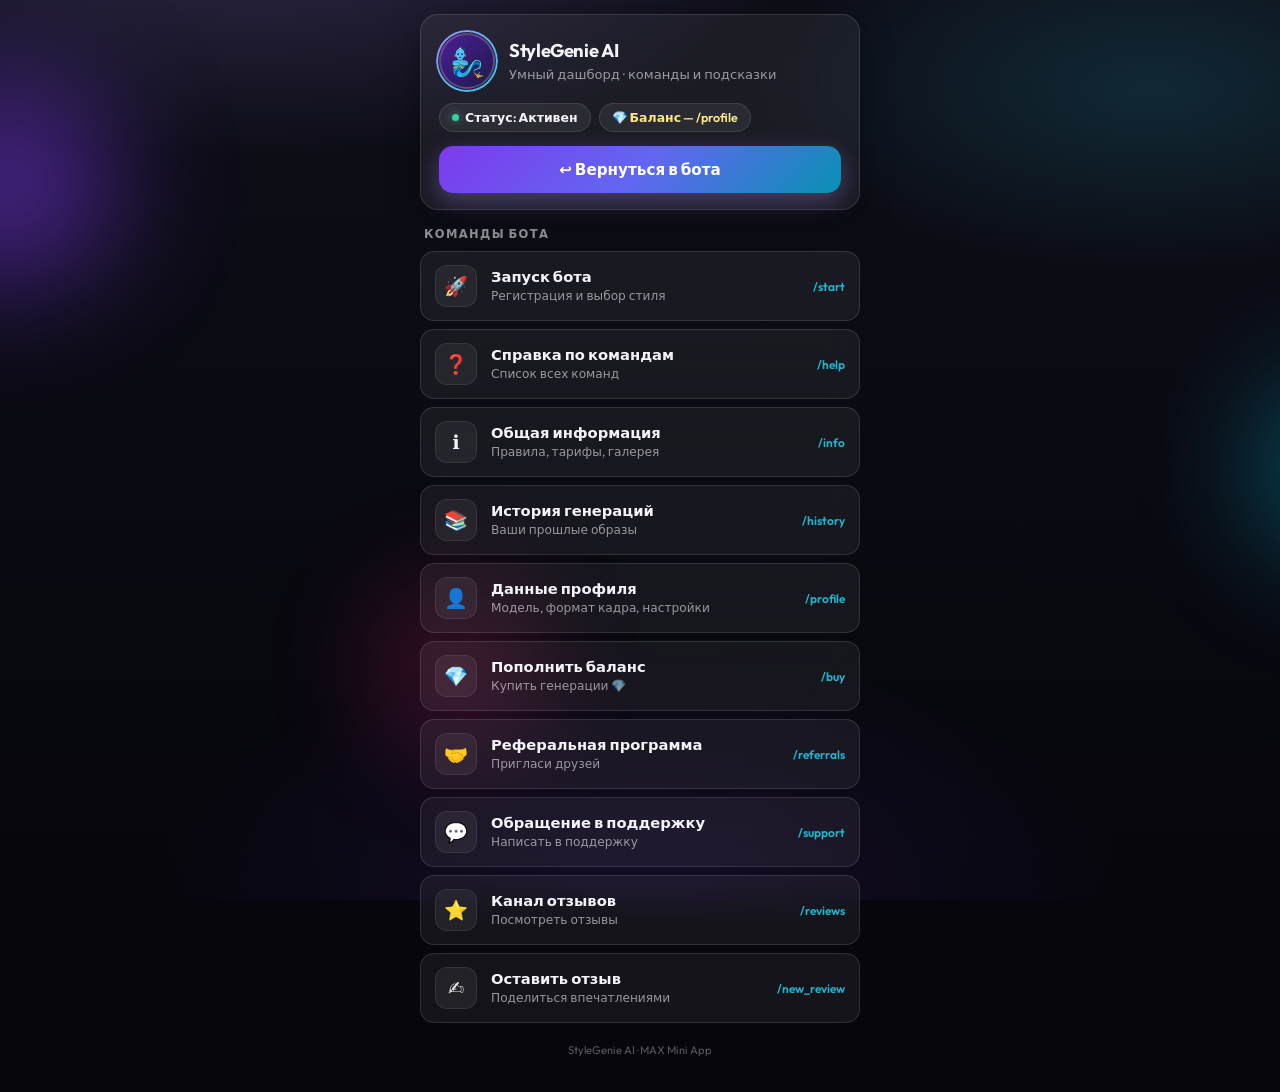
==== docs/miniapp/dashboard/index.html @ af7c8518 "Fixed the main menu with commands" ====
<!DOCTYPE html>
<html lang="ru">
<head>
  <meta charset="utf-8">
  <meta name="viewport" content="width=device-width, initial-scale=1, viewport-fit=cover">
  <meta name="theme-color" content="#0a0a12">
  <title>StyleGenie AI</title>
  <link rel="preconnect" href="https://fonts.googleapis.com">
  <link rel="preconnect" href="https://fonts.gstatic.com" crossorigin>
  <link href="https://fonts.googleapis.com/css2?family=Outfit:wght@400;500;600;700&display=swap" rel="stylesheet">
  <script src="https://st.max.ru/js/max-web-app.js"></script>
  <script src="../bridge.js"></script>
  <script src="dashboard-config.js"></script>
  <style>
    :root {
      --bg-0: #06060c;
      --bg-1: #0e0e18;
      --glass: rgba(255, 255, 255, 0.06);
      --glass-border: rgba(255, 255, 255, 0.12);
      --glass-hover: rgba(255, 255, 255, 0.1);
      --text: #f4f4f8;
      --muted: rgba(244, 244, 248, 0.58);
      --accent: #a78bfa;
      --accent-2: #22d3ee;
      --accent-glow: rgba(167, 139, 250, 0.35);
      --success: #34d399;
      --radius: 18px;
      --safe-bottom: env(safe-area-inset-bottom, 0px);
    }

    *, *::before, *::after { box-sizing: border-box; }

    html { -webkit-text-size-adjust: 100%; }

    body {
      margin: 0;
      min-height: 100vh;
      font-family: "Outfit", system-ui, sans-serif;
      color: var(--text);
      background: var(--bg-0);
      padding: 14px 16px calc(24px + var(--safe-bottom));
      overflow-x: hidden;
    }

    .bg {
      position: fixed;
      inset: 0;
      z-index: 0;
      pointer-events: none;
      background:
        radial-gradient(ellipse 80% 50% at 20% -10%, rgba(167, 139, 250, 0.22), transparent 55%),
        radial-gradient(ellipse 60% 40% at 90% 10%, rgba(34, 211, 238, 0.14), transparent 50%),
        radial-gradient(ellipse 70% 50% at 50% 100%, rgba(124, 58, 237, 0.12), transparent 55%),
        linear-gradient(180deg, var(--bg-1) 0%, var(--bg-0) 100%);
    }

    .orb {
      position: absolute;
      border-radius: 50%;
      filter: blur(60px);
      opacity: 0.5;
      animation: float 12s ease-in-out infinite;
    }
    .orb-a { width: 220px; height: 220px; background: #7c3aed; top: 8%; left: -8%; }
    .orb-b { width: 180px; height: 180px; background: #0891b2; top: 42%; right: -12%; animation-delay: -4s; }
    .orb-c { width: 140px; height: 140px; background: #db2777; bottom: 18%; left: 30%; animation-delay: -7s; opacity: 0.35; }

    @keyframes float {
      0%, 100% { transform: translate(0, 0) scale(1); }
      50% { transform: translate(12px, -18px) scale(1.05); }
    }

    .app {
      position: relative;
      z-index: 1;
      max-width: 440px;
      margin: 0 auto;
    }

    .glass {
      background: var(--glass);
      border: 1px solid var(--glass-border);
      backdrop-filter: blur(20px);
      -webkit-backdrop-filter: blur(20px);
      border-radius: var(--radius);
      box-shadow: 0 8px 32px rgba(0, 0, 0, 0.35);
    }

    .hero {
      padding: 18px 18px 16px;
      margin-bottom: 16px;
    }

    .hero-top {
      display: flex;
      align-items: center;
      gap: 14px;
    }

    .avatar-wrap {
      position: relative;
      flex-shrink: 0;
    }

    .avatar {
      width: 56px;
      height: 56px;
      border-radius: 50%;
      object-fit: cover;
      border: 2px solid rgba(255, 255, 255, 0.2);
      background: linear-gradient(135deg, #4c1d95, #1e1b4b);
      display: flex;
      align-items: center;
      justify-content: center;
      font-size: 1.75rem;
    }

    .avatar-ring {
      position: absolute;
      inset: -3px;
      border-radius: 50%;
      border: 2px solid transparent;
      background: linear-gradient(135deg, var(--accent), var(--accent-2)) border-box;
      -webkit-mask: linear-gradient(#fff 0 0) padding-box, linear-gradient(#fff 0 0);
      -webkit-mask-composite: xor;
      mask-composite: exclude;
      pointer-events: none;
    }

    .hero-text h1 {
      margin: 0;
      font-size: 1.15rem;
      font-weight: 700;
      letter-spacing: -0.02em;
    }

    .hero-text p {
      margin: 4px 0 0;
      font-size: 0.82rem;
      color: var(--muted);
      line-height: 1.35;
    }

    .status-row {
      display: flex;
      flex-wrap: wrap;
      gap: 8px;
      margin-top: 14px;
    }

    .pill {
      display: inline-flex;
      align-items: center;
      gap: 6px;
      padding: 6px 12px;
      border-radius: 999px;
      font-size: 0.78rem;
      font-weight: 600;
      background: rgba(255, 255, 255, 0.07);
      border: 1px solid rgba(255, 255, 255, 0.1);
    }

    .pill-dot {
      width: 7px;
      height: 7px;
      border-radius: 50%;
      background: var(--success);
      box-shadow: 0 0 8px rgba(52, 211, 153, 0.7);
    }

    .pill-diamond { color: #fde68a; }

    .cta {
      display: flex;
      align-items: center;
      justify-content: center;
      gap: 10px;
      width: 100%;
      margin-top: 14px;
      padding: 14px 18px;
      border: none;
      border-radius: 14px;
      font-family: inherit;
      font-size: 0.95rem;
      font-weight: 700;
      color: #fff;
      cursor: pointer;
      background: linear-gradient(135deg, #7c3aed 0%, #6366f1 50%, #0891b2 100%);
      box-shadow: 0 8px 24px var(--accent-glow);
      transition: transform 0.15s ease, box-shadow 0.15s ease;
      -webkit-tap-highlight-color: transparent;
    }
    .cta:active { transform: scale(0.98); }

    .section-title {
      font-size: 0.72rem;
      font-weight: 700;
      letter-spacing: 0.12em;
      text-transform: uppercase;
      color: var(--muted);
      margin: 0 0 10px 4px;
    }

    .steps {
      display: grid;
      grid-template-columns: repeat(3, 1fr);
      gap: 10px;
      margin-bottom: 20px;
    }

    .step {
      padding: 14px 10px;
      text-align: center;
    }

    .step-icon {
      width: 40px;
      height: 40px;
      margin: 0 auto 8px;
      border-radius: 12px;
      display: flex;
      align-items: center;
      justify-content: center;
      font-size: 1.25rem;
      background: rgba(167, 139, 250, 0.15);
      border: 1px solid rgba(167, 139, 250, 0.25);
    }

    .step-label {
      font-size: 0.72rem;
      font-weight: 600;
      line-height: 1.3;
      color: rgba(244, 244, 248, 0.88);
    }

    .step-arrow {
      display: none;
    }

    .cmd-grid {
      display: grid;
      grid-template-columns: 1fr;
      gap: 8px;
      margin-bottom: 20px;
    }

    .cmd {
      display: flex;
      align-items: center;
      gap: 14px;
      width: 100%;
      padding: 13px 14px;
      border: 1px solid var(--glass-border);
      border-radius: 14px;
      background: var(--glass);
      backdrop-filter: blur(16px);
      -webkit-backdrop-filter: blur(16px);
      color: inherit;
      font-family: inherit;
      text-align: left;
      cursor: pointer;
      transition: background 0.15s ease, border-color 0.15s ease;
      -webkit-tap-highlight-color: transparent;
    }
    .cmd:hover, .cmd:focus-visible {
      background: var(--glass-hover);
      border-color: rgba(167, 139, 250, 0.35);
      outline: none;
    }
    .cmd:active { transform: scale(0.99); }

    .cmd-icon {
      width: 42px;
      height: 42px;
      flex-shrink: 0;
      border-radius: 12px;
      display: flex;
      align-items: center;
      justify-content: center;
      font-size: 1.2rem;
      background: rgba(255, 255, 255, 0.06);
      border: 1px solid rgba(255, 255, 255, 0.08);
    }

    .cmd-body { flex: 1; min-width: 0; }

    .cmd-name {
      display: block;
      font-size: 0.92rem;
      font-weight: 600;
      margin-bottom: 2px;
    }

    .cmd-desc {
      display: block;
      font-size: 0.76rem;
      color: var(--muted);
      line-height: 1.35;
    }

    .cmd-slash {
      font-size: 0.75rem;
      font-weight: 600;
      color: var(--accent-2);
      opacity: 0.85;
      flex-shrink: 0;
    }

    .admin-block {
      margin-bottom: 20px;
    }
    .admin-block[hidden] { display: none !important; }

    .admin-block .section-title { color: rgba(251, 191, 36, 0.75); }

    .cmd.admin .cmd-icon {
      background: rgba(251, 191, 36, 0.12);
      border-color: rgba(251, 191, 36, 0.22);
    }

    .modal-overlay {
      position: fixed;
      inset: 0;
      z-index: 200;
      display: flex;
      align-items: center;
      justify-content: center;
      padding: 20px;
      background: rgba(6, 6, 12, 0.72);
      backdrop-filter: blur(6px);
      -webkit-backdrop-filter: blur(6px);
      opacity: 0;
      visibility: hidden;
      transition: opacity 0.22s ease, visibility 0.22s ease;
      pointer-events: none;
    }
    .modal-overlay.show {
      opacity: 1;
      visibility: visible;
      pointer-events: auto;
    }
    .modal-box {
      width: min(92vw, 360px);
      padding: 22px 20px 18px;
      border-radius: 16px;
      background: rgba(22, 22, 36, 0.96);
      border: 1px solid rgba(255, 255, 255, 0.14);
      box-shadow: 0 20px 50px rgba(0, 0, 0, 0.55);
      text-align: center;
    }
    .modal-title {
      margin: 0 0 10px;
      font-size: 1rem;
      font-weight: 700;
    }
    .modal-text {
      margin: 0 0 16px;
      font-size: 0.86rem;
      line-height: 1.45;
      color: var(--muted);
    }
    .modal-cmd {
      display: inline-block;
      margin-bottom: 16px;
      padding: 8px 14px;
      border-radius: 10px;
      font-size: 0.95rem;
      font-weight: 700;
      color: var(--accent-2);
      background: rgba(34, 211, 238, 0.1);
      border: 1px solid rgba(34, 211, 238, 0.25);
    }
    .modal-close {
      width: 100%;
      padding: 12px 16px;
      border: none;
      border-radius: 12px;
      font-family: inherit;
      font-size: 0.88rem;
      font-weight: 600;
      color: #fff;
      cursor: pointer;
      background: linear-gradient(135deg, #7c3aed, #6366f1);
    }

    .cta:disabled {
      opacity: 0.72;
      cursor: wait;
    }

    .brand-footer {
      text-align: center;
      margin-top: 16px;
      font-size: 0.7rem;
      color: rgba(244, 244, 248, 0.35);
    }
  </style>
</head>
<body>
  <div class="bg" aria-hidden="true">
    <div class="orb orb-a"></div>
    <div class="orb orb-b"></div>
    <div class="orb orb-c"></div>
  </div>

  <div class="app">
    <header class="hero glass">
      <div class="hero-top">
        <div class="avatar-wrap">
          <div class="avatar" id="avatar" aria-hidden="true">🧞‍♂️</div>
          <div class="avatar-ring"></div>
        </div>
        <div class="hero-text">
          <h1 id="greeting">StyleGenie AI</h1>
          <p id="subtitle">Умный дашборд · команды и подсказки</p>
        </div>
      </div>
      <div class="status-row">
        <span class="pill"><span class="pill-dot"></span> Статус: Активен</span>
        <span class="pill pill-diamond" id="balance-pill">💎 Баланс — /profile</span>
      </div>
      <button type="button" class="cta" id="cta-create">🎨 Создать образ</button>
    </header>

    <p class="section-title">Команды бота</p>
    <div class="cmd-grid" id="user-commands"></div>

    <div class="admin-block" id="admin-block" hidden>
      <p class="section-title">Администратор</p>
      <div class="cmd-grid" id="admin-commands"></div>
    </div>

    <p class="brand-footer">StyleGenie AI · MAX Mini App</p>
  </div>

  <div class="modal-overlay" id="command-modal" role="dialog" aria-modal="true" aria-labelledby="modal-title" hidden>
    <div class="modal-box">
      <h2 class="modal-title" id="modal-title">Команда скопирована</h2>
      <p class="modal-text" id="modal-text">Вставьте команду в чат с ботом</p>
      <div class="modal-cmd" id="modal-cmd"></div>
      <button type="button" class="modal-close" id="modal-close">Понятно</button>
    </div>
  </div>

  <script>
    (function () {
      "use strict";

      var CFG = window.__SG_DASHBOARD__ || {};
      var BOT_LINK = CFG.botLink || "https://max.ru/";

      var USER_COMMANDS = [
        { cmd: "start", icon: "🚀", title: "Запуск бота", desc: "Регистрация и выбор стиля" },
        { cmd: "help", icon: "❓", title: "Справка по командам", desc: "Список всех команд" },
        { cmd: "info", icon: "ℹ️", title: "Общая информация", desc: "Правила, тарифы, галерея" },
        { cmd: "history", icon: "📚", title: "История генераций", desc: "Ваши прошлые образы" },
        { cmd: "profile", icon: "👤", title: "Данные профиля", desc: "Модель, формат кадра, настройки" },
        { cmd: "buy", icon: "💎", title: "Пополнить баланс", desc: "Купить генерации 💎" },
        { cmd: "referrals", icon: "🤝", title: "Реферальная программа", desc: "Пригласи друзей" },
        { cmd: "support", icon: "💬", title: "Обращение в поддержку", desc: "Написать в поддержку" },
        { cmd: "reviews", icon: "⭐", title: "Канал отзывов", desc: "Посмотреть отзывы" },
        { cmd: "new_review", icon: "✍️", title: "Оставить отзыв", desc: "Поделиться впечатлениями" }
      ];

      var ADMIN_COMMANDS = [
        { cmd: "broadcast", icon: "📢", title: "Рассылка пользователям", desc: "Сообщение зарегистрированным" },
        { cmd: "add_diamonds", icon: "➕", title: "Начислить 💎", desc: "Пополнить баланс пользователя" },
        { cmd: "delete_user", icon: "🗑️", title: "Удалить пользователя", desc: "Удаление из базы данных" },
        { cmd: "chat_id", icon: "#️⃣", title: "chat_id чата", desc: "ID для .env группы поддержки" },
        { cmd: "my_id", icon: "🆔", title: "Ваш MAX user_id", desc: "Идентификатор в MAX" }
      ];

      var modalEl = document.getElementById("command-modal");
      var modalCmdEl = document.getElementById("modal-cmd");
      var modalTextEl = document.getElementById("modal-text");
      var modalCloseEl = document.getElementById("modal-close");
      var ctaEl = document.getElementById("cta-create");
      var ctaMode = "continue";
      var modalOpen = false;

      function dismissCommandModal() {
        if (!modalOpen) return;
        modalOpen = false;
        modalEl.classList.remove("show");
        modalEl.hidden = true;
      }

      function showCommandModal(slash, copyFailed) {
        modalCmdEl.textContent = slash;
        modalTextEl.textContent = copyFailed
          ? "Скопируйте команду вручную и вставьте в чат с ботом"
          : (slash + " скопировано — вставьте в чат с ботом");
        modalEl.hidden = false;
        modalEl.classList.add("show");
        modalOpen = true;
      }

      function bindModalDismiss() {
        modalCloseEl.addEventListener("click", dismissCommandModal);
        modalEl.addEventListener("click", function (e) {
          if (e.target === modalEl) dismissCommandModal();
        });
        window.addEventListener("scroll", dismissCommandModal, { passive: true });
        window.addEventListener("touchmove", dismissCommandModal, { passive: true });
      }

      function initBridge() {
        try {
          if (window.WebApp && typeof window.WebApp.ready === "function") {
            window.WebApp.ready();
          }
        } catch (e) { /* ignore */ }
      }

      function getUser() {
        try {
          if (window.WebApp && window.WebApp.initDataUnsafe && window.WebApp.initDataUnsafe.user) {
            return window.WebApp.initDataUnsafe.user;
          }
        } catch (e1) { /* ignore */ }
        return null;
      }

      function isAdmin(userId, profileData) {
        if (profileData && profileData.is_admin) return true;
        var ids = CFG.adminMaxIds;
        if (!userId || !Array.isArray(ids) || !ids.length) return false;
        var uid = Number(userId);
        for (var i = 0; i < ids.length; i++) {
          if (Number(ids[i]) === uid) return true;
        }
        return false;
      }

      function showAdminBlock(user, profileData) {
        if (isAdmin(user && user.id, profileData)) {
          document.getElementById("admin-block").hidden = false;
        }
      }

      function personalize(profileData) {
        var user = getUser();
        var greeting = document.getElementById("greeting");
        var subtitle = document.getElementById("subtitle");
        var avatar = document.getElementById("avatar");

        if (user) {
          var name = user.first_name || user.username || "друг";
          greeting.textContent = "Привет, " + name + "!";
          subtitle.textContent = user.username ? "@" + user.username : "StyleGenie AI · MAX";
          if (user.photo_url) {
            avatar.innerHTML = "";
            var img = document.createElement("img");
            img.src = user.photo_url;
            img.alt = "";
            img.className = "avatar";
            img.style.width = "56px";
            img.style.height = "56px";
            avatar.replaceWith(img);
            img.id = "avatar";
          }
        }

        showAdminBlock(user, profileData);
      }

      function setupCtaButton(profileData) {
        if (!ctaEl) return;
        var bridge = window.StyleGenieBridge;
        var hasApi = bridge && bridge.getInitData() && String(CFG.apiBaseUrl || "").trim();
        if (!hasApi) {
          ctaMode = "return";
          ctaEl.textContent = "↩️ Вернуться в бота";
          return;
        }
        if (profileData && profileData.can_continue) {
          ctaMode = "continue";
          ctaEl.textContent = "🎨 Продолжить образ";
          return;
        }
        if (profileData && profileData.registered) {
          ctaMode = "continue";
          ctaEl.textContent = "🎨 Создать образ";
          return;
        }
        ctaMode = "return";
        ctaEl.textContent = "↩️ Вернуться в бота";
      }

      function copyText(text) {
        if (navigator.clipboard && navigator.clipboard.writeText) {
          return navigator.clipboard.writeText(text);
        }
        return new Promise(function (resolve, reject) {
          try {
            var ta = document.createElement("textarea");
            ta.value = text;
            ta.style.position = "fixed";
            ta.style.opacity = "0";
            document.body.appendChild(ta);
            ta.select();
            document.execCommand("copy");
            document.body.removeChild(ta);
            resolve();
          } catch (err) {
            reject(err);
          }
        });
      }

      function runCommand(cmd) {
        var slash = "/" + cmd;
        copyText(slash).then(function () {
          showCommandModal(slash, false);
        }).catch(function () {
          showCommandModal(slash, true);
        });
      }

      function openBotChat() {
        if (window.StyleGenieBridge) {
          window.StyleGenieBridge.openBotChat();
          return;
        }
        try {
          if (window.WebApp && typeof window.WebApp.openMaxLink === "function") {
            window.WebApp.openMaxLink(BOT_LINK);
            return;
          }
          if (window.WebApp && typeof window.WebApp.openLink === "function") {
            window.WebApp.openLink(BOT_LINK);
            return;
          }
        } catch (e) { /* ignore */ }
        runCommand("start");
      }

      function renderCommands(list, containerId, admin) {
        var root = document.getElementById(containerId);
        list.forEach(function (item) {
          var btn = document.createElement("button");
          btn.type = "button";
          btn.className = "cmd" + (admin ? " admin" : "");
          btn.innerHTML =
            '<span class="cmd-icon">' + item.icon + '</span>' +
            '<span class="cmd-body">' +
              '<span class="cmd-name">' + item.title + '</span>' +
              '<span class="cmd-desc">' + item.desc + '</span>' +
            '</span>' +
            '<span class="cmd-slash">/' + item.cmd + '</span>';
          btn.addEventListener("click", function () { runCommand(item.cmd); });
          root.appendChild(btn);
        });
      }

      function loadProfile() {
        var pill = document.getElementById("balance-pill");
        var bridge = window.StyleGenieBridge;
        if (!bridge || !bridge.fetchProfile) {
          setupCtaButton(null);
          personalize(null);
          return;
        }
        bridge.fetchProfile().then(function (data) {
          if (pill && data) {
            pill.textContent = "💎 Баланс: " + Number(data.diamond_balance || 0);
          }
          setupCtaButton(data || null);
          personalize(data || null);
        }).catch(function () {
          if (pill) pill.textContent = "💎 Баланс — /profile";
          setupCtaButton(null);
          personalize(null);
        });
      }

      function onCtaClick() {
        if (!ctaEl) return;
        ctaEl.disabled = true;
        var bridge = window.StyleGenieBridge;
        if (ctaMode === "return" || !bridge || !bridge.getInitData()) {
          openBotChat();
          ctaEl.disabled = false;
          return;
        }
        bridge.triggerStartGeneration().then(function () {
          setTimeout(function () {
            openBotChat();
          }, 400);
        }).catch(function () {
          openBotChat();
        }).finally(function () {
          ctaEl.disabled = false;
        });
      }

      initBridge();
      if (window.StyleGenieBridge) {
        window.StyleGenieBridge.initBridge();
      }
      bindModalDismiss();
      loadProfile();
      renderCommands(USER_COMMANDS, "user-commands", false);
      renderCommands(ADMIN_COMMANDS, "admin-commands", true);

      ctaEl.addEventListener("click", onCtaClick);
    })();
  </script>
</body>
</html>
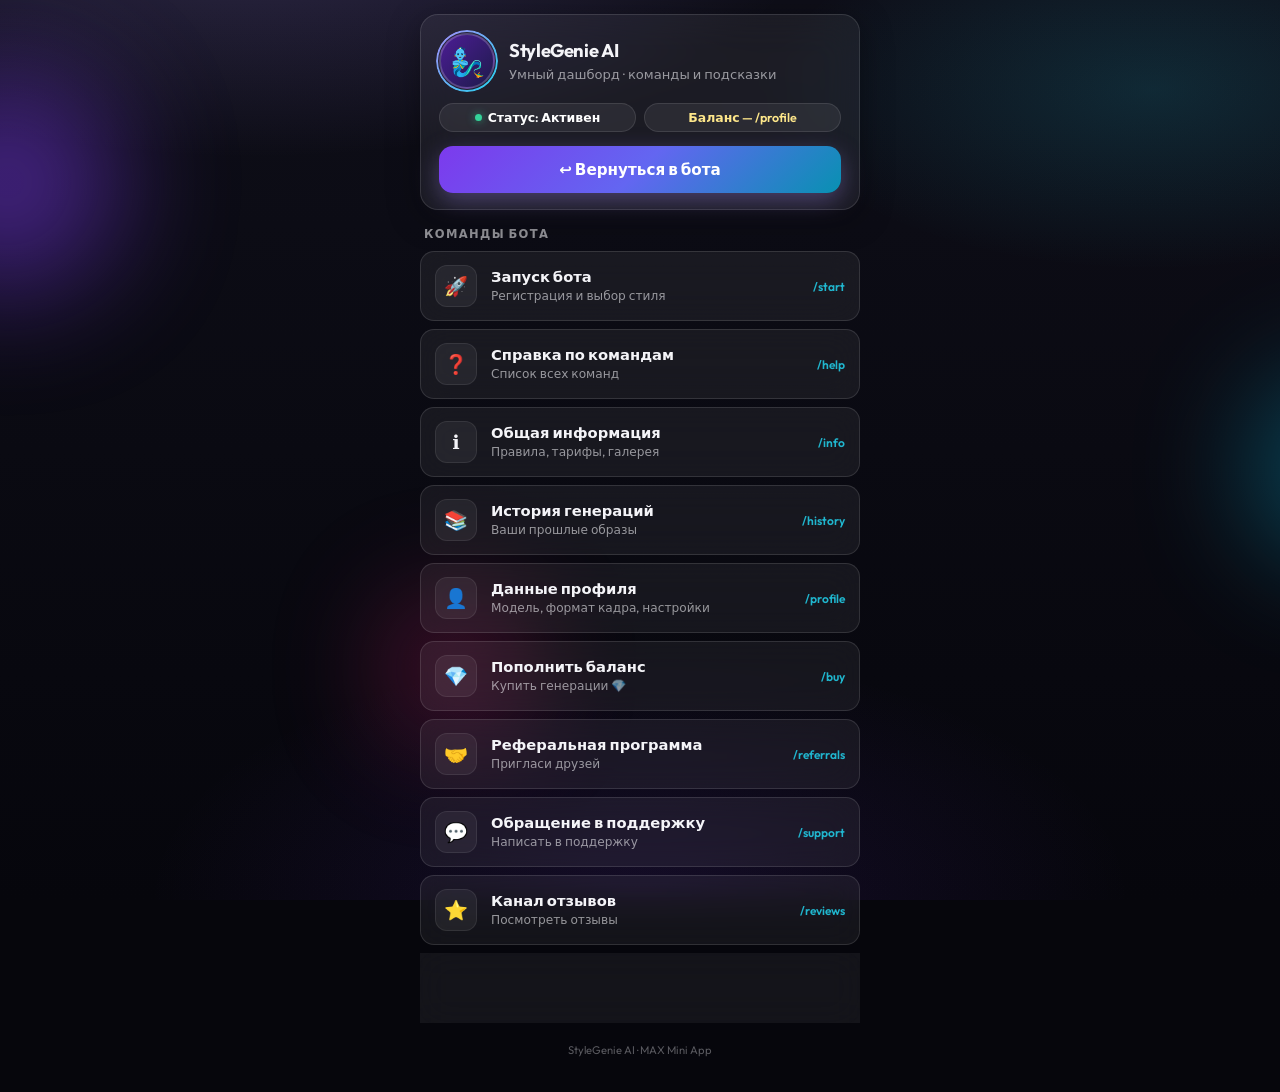
==== commit 11362406: "Changed the main html dashboard" ====
--- a/docs/miniapp/dashboard/index.html
+++ b/docs/miniapp/dashboard/index.html
@@ -1,710 +1,817 @@
 <!DOCTYPE html>
 <html lang="ru">
 <head>
-  <meta charset="utf-8">
-  <meta name="viewport" content="width=device-width, initial-scale=1, viewport-fit=cover">
-  <meta name="theme-color" content="#0a0a12">
-  <title>StyleGenie AI</title>
-  <link rel="preconnect" href="https://fonts.googleapis.com">
-  <link rel="preconnect" href="https://fonts.gstatic.com" crossorigin>
-  <link href="https://fonts.googleapis.com/css2?family=Outfit:wght@400;500;600;700&display=swap" rel="stylesheet">
-  <script src="https://st.max.ru/js/max-web-app.js"></script>
-  <script src="../bridge.js"></script>
-  <script src="dashboard-config.js"></script>
-  <style>
-    :root {
-      --bg-0: #06060c;
-      --bg-1: #0e0e18;
-      --glass: rgba(255, 255, 255, 0.06);
-      --glass-border: rgba(255, 255, 255, 0.12);
-      --glass-hover: rgba(255, 255, 255, 0.1);
-      --text: #f4f4f8;
-      --muted: rgba(244, 244, 248, 0.58);
-      --accent: #a78bfa;
-      --accent-2: #22d3ee;
-      --accent-glow: rgba(167, 139, 250, 0.35);
-      --success: #34d399;
-      --radius: 18px;
-      --safe-bottom: env(safe-area-inset-bottom, 0px);
-    }
-
-    *, *::before, *::after { box-sizing: border-box; }
-
-    html { -webkit-text-size-adjust: 100%; }
-
-    body {
-      margin: 0;
-      min-height: 100vh;
-      font-family: "Outfit", system-ui, sans-serif;
-      color: var(--text);
-      background: var(--bg-0);
-      padding: 14px 16px calc(24px + var(--safe-bottom));
-      overflow-x: hidden;
-    }
-
-    .bg {
-      position: fixed;
-      inset: 0;
-      z-index: 0;
-      pointer-events: none;
-      background:
-        radial-gradient(ellipse 80% 50% at 20% -10%, rgba(167, 139, 250, 0.22), transparent 55%),
-        radial-gradient(ellipse 60% 40% at 90% 10%, rgba(34, 211, 238, 0.14), transparent 50%),
-        radial-gradient(ellipse 70% 50% at 50% 100%, rgba(124, 58, 237, 0.12), transparent 55%),
-        linear-gradient(180deg, var(--bg-1) 0%, var(--bg-0) 100%);
-    }
-
-    .orb {
-      position: absolute;
-      border-radius: 50%;
-      filter: blur(60px);
-      opacity: 0.5;
-      animation: float 12s ease-in-out infinite;
-    }
-    .orb-a { width: 220px; height: 220px; background: #7c3aed; top: 8%; left: -8%; }
-    .orb-b { width: 180px; height: 180px; background: #0891b2; top: 42%; right: -12%; animation-delay: -4s; }
-    .orb-c { width: 140px; height: 140px; background: #db2777; bottom: 18%; left: 30%; animation-delay: -7s; opacity: 0.35; }
-
-    @keyframes float {
-      0%, 100% { transform: translate(0, 0) scale(1); }
-      50% { transform: translate(12px, -18px) scale(1.05); }
-    }
-
-    .app {
-      position: relative;
-      z-index: 1;
-      max-width: 440px;
-      margin: 0 auto;
-    }
-
-    .glass {
-      background: var(--glass);
-      border: 1px solid var(--glass-border);
-      backdrop-filter: blur(20px);
-      -webkit-backdrop-filter: blur(20px);
-      border-radius: var(--radius);
-      box-shadow: 0 8px 32px rgba(0, 0, 0, 0.35);
-    }
-
-    .hero {
-      padding: 18px 18px 16px;
-      margin-bottom: 16px;
-    }
-
-    .hero-top {
-      display: flex;
-      align-items: center;
-      gap: 14px;
-    }
-
-    .avatar-wrap {
-      position: relative;
-      flex-shrink: 0;
-    }
-
-    .avatar {
-      width: 56px;
-      height: 56px;
-      border-radius: 50%;
-      object-fit: cover;
-      border: 2px solid rgba(255, 255, 255, 0.2);
-      background: linear-gradient(135deg, #4c1d95, #1e1b4b);
-      display: flex;
-      align-items: center;
-      justify-content: center;
-      font-size: 1.75rem;
-    }
-
-    .avatar-ring {
-      position: absolute;
-      inset: -3px;
-      border-radius: 50%;
-      border: 2px solid transparent;
-      background: linear-gradient(135deg, var(--accent), var(--accent-2)) border-box;
-      -webkit-mask: linear-gradient(#fff 0 0) padding-box, linear-gradient(#fff 0 0);
-      -webkit-mask-composite: xor;
-      mask-composite: exclude;
-      pointer-events: none;
-    }
-
-    .hero-text h1 {
-      margin: 0;
-      font-size: 1.15rem;
-      font-weight: 700;
-      letter-spacing: -0.02em;
-    }
-
-    .hero-text p {
-      margin: 4px 0 0;
-      font-size: 0.82rem;
-      color: var(--muted);
-      line-height: 1.35;
-    }
-
-    .status-row {
-      display: flex;
-      flex-wrap: wrap;
-      gap: 8px;
-      margin-top: 14px;
-    }
-
-    .pill {
-      display: inline-flex;
-      align-items: center;
-      gap: 6px;
-      padding: 6px 12px;
-      border-radius: 999px;
-      font-size: 0.78rem;
-      font-weight: 600;
-      background: rgba(255, 255, 255, 0.07);
-      border: 1px solid rgba(255, 255, 255, 0.1);
-    }
-
-    .pill-dot {
-      width: 7px;
-      height: 7px;
-      border-radius: 50%;
-      background: var(--success);
-      box-shadow: 0 0 8px rgba(52, 211, 153, 0.7);
-    }
-
-    .pill-diamond { color: #fde68a; }
-
-    .cta {
-      display: flex;
-      align-items: center;
-      justify-content: center;
-      gap: 10px;
-      width: 100%;
-      margin-top: 14px;
-      padding: 14px 18px;
-      border: none;
-      border-radius: 14px;
-      font-family: inherit;
-      font-size: 0.95rem;
-      font-weight: 700;
-      color: #fff;
-      cursor: pointer;
-      background: linear-gradient(135deg, #7c3aed 0%, #6366f1 50%, #0891b2 100%);
-      box-shadow: 0 8px 24px var(--accent-glow);
-      transition: transform 0.15s ease, box-shadow 0.15s ease;
-      -webkit-tap-highlight-color: transparent;
-    }
-    .cta:active { transform: scale(0.98); }
-
-    .section-title {
-      font-size: 0.72rem;
-      font-weight: 700;
-      letter-spacing: 0.12em;
-      text-transform: uppercase;
-      color: var(--muted);
-      margin: 0 0 10px 4px;
-    }
-
-    .steps {
-      display: grid;
-      grid-template-columns: repeat(3, 1fr);
-      gap: 10px;
-      margin-bottom: 20px;
-    }
-
-    .step {
-      padding: 14px 10px;
-      text-align: center;
-    }
-
-    .step-icon {
-      width: 40px;
-      height: 40px;
-      margin: 0 auto 8px;
-      border-radius: 12px;
-      display: flex;
-      align-items: center;
-      justify-content: center;
-      font-size: 1.25rem;
-      background: rgba(167, 139, 250, 0.15);
-      border: 1px solid rgba(167, 139, 250, 0.25);
-    }
-
-    .step-label {
-      font-size: 0.72rem;
-      font-weight: 600;
-      line-height: 1.3;
-      color: rgba(244, 244, 248, 0.88);
-    }
-
-    .step-arrow {
-      display: none;
-    }
-
-    .cmd-grid {
-      display: grid;
-      grid-template-columns: 1fr;
-      gap: 8px;
-      margin-bottom: 20px;
-    }
-
-    .cmd {
-      display: flex;
-      align-items: center;
-      gap: 14px;
-      width: 100%;
-      padding: 13px 14px;
-      border: 1px solid var(--glass-border);
-      border-radius: 14px;
-      background: var(--glass);
-      backdrop-filter: blur(16px);
-      -webkit-backdrop-filter: blur(16px);
-      color: inherit;
-      font-family: inherit;
-      text-align: left;
-      cursor: pointer;
-      transition: background 0.15s ease, border-color 0.15s ease;
-      -webkit-tap-highlight-color: transparent;
-    }
-    .cmd:hover, .cmd:focus-visible {
-      background: var(--glass-hover);
-      border-color: rgba(167, 139, 250, 0.35);
-      outline: none;
-    }
-    .cmd:active { transform: scale(0.99); }
-
-    .cmd-icon {
-      width: 42px;
-      height: 42px;
-      flex-shrink: 0;
-      border-radius: 12px;
-      display: flex;
-      align-items: center;
-      justify-content: center;
-      font-size: 1.2rem;
-      background: rgba(255, 255, 255, 0.06);
-      border: 1px solid rgba(255, 255, 255, 0.08);
-    }
-
-    .cmd-body { flex: 1; min-width: 0; }
-
-    .cmd-name {
-      display: block;
-      font-size: 0.92rem;
-      font-weight: 600;
-      margin-bottom: 2px;
-    }
-
-    .cmd-desc {
-      display: block;
-      font-size: 0.76rem;
-      color: var(--muted);
-      line-height: 1.35;
-    }
-
-    .cmd-slash {
-      font-size: 0.75rem;
-      font-weight: 600;
-      color: var(--accent-2);
-      opacity: 0.85;
-      flex-shrink: 0;
-    }
-
-    .admin-block {
-      margin-bottom: 20px;
-    }
-    .admin-block[hidden] { display: none !important; }
-
-    .admin-block .section-title { color: rgba(251, 191, 36, 0.75); }
-
-    .cmd.admin .cmd-icon {
-      background: rgba(251, 191, 36, 0.12);
-      border-color: rgba(251, 191, 36, 0.22);
-    }
-
-    .modal-overlay {
-      position: fixed;
-      inset: 0;
-      z-index: 200;
-      display: flex;
-      align-items: center;
-      justify-content: center;
-      padding: 20px;
-      background: rgba(6, 6, 12, 0.72);
-      backdrop-filter: blur(6px);
-      -webkit-backdrop-filter: blur(6px);
-      opacity: 0;
-      visibility: hidden;
-      transition: opacity 0.22s ease, visibility 0.22s ease;
-      pointer-events: none;
-    }
-    .modal-overlay.show {
-      opacity: 1;
-      visibility: visible;
-      pointer-events: auto;
-    }
-    .modal-box {
-      width: min(92vw, 360px);
-      padding: 22px 20px 18px;
-      border-radius: 16px;
-      background: rgba(22, 22, 36, 0.96);
-      border: 1px solid rgba(255, 255, 255, 0.14);
-      box-shadow: 0 20px 50px rgba(0, 0, 0, 0.55);
-      text-align: center;
-    }
-    .modal-title {
-      margin: 0 0 10px;
-      font-size: 1rem;
-      font-weight: 700;
-    }
-    .modal-text {
-      margin: 0 0 16px;
-      font-size: 0.86rem;
-      line-height: 1.45;
-      color: var(--muted);
-    }
-    .modal-cmd {
-      display: inline-block;
-      margin-bottom: 16px;
-      padding: 8px 14px;
-      border-radius: 10px;
-      font-size: 0.95rem;
-      font-weight: 700;
-      color: var(--accent-2);
-      background: rgba(34, 211, 238, 0.1);
-      border: 1px solid rgba(34, 211, 238, 0.25);
-    }
-    .modal-close {
-      width: 100%;
-      padding: 12px 16px;
-      border: none;
-      border-radius: 12px;
-      font-family: inherit;
-      font-size: 0.88rem;
-      font-weight: 600;
-      color: #fff;
-      cursor: pointer;
-      background: linear-gradient(135deg, #7c3aed, #6366f1);
-    }
-
-    .cta:disabled {
-      opacity: 0.72;
-      cursor: wait;
-    }
-
-    .brand-footer {
-      text-align: center;
-      margin-top: 16px;
-      font-size: 0.7rem;
-      color: rgba(244, 244, 248, 0.35);
-    }
-  </style>
+    <meta charset="utf-8">
+    <meta name="viewport" content="width=device-width, initial-scale=1, viewport-fit=cover">
+    <meta name="theme-color" content="#0a0a12">
+    <title>StyleGenie AI</title>
+    <link rel="preconnect" href="https://fonts.googleapis.com">
+    <link rel="preconnect" href="https://fonts.gstatic.com" crossorigin>
+    <link href="https://fonts.googleapis.com/css2?family=Outfit:wght@400;500;600;700&display=swap" rel="stylesheet">
+    <script src="https://st.max.ru/js/max-web-app.js"></script>
+    <script src="../bridge.js"></script>
+    <script src="dashboard-config.js"></script>
+    <style>
+        :root {
+            --bg-0: #06060c;
+            --bg-1: #0e0e18;
+            --glass: rgba(255, 255, 255, 0.06);
+            --glass-border: rgba(255, 255, 255, 0.12);
+            --glass-hover: rgba(255, 255, 255, 0.1);
+            --text: #f4f4f8;
+            --muted: rgba(244, 244, 248, 0.58);
+            --accent: #a78bfa;
+            --accent-2: #22d3ee;
+            --accent-glow: rgba(167, 139, 250, 0.35);
+            --success: #34d399;
+            --radius: 18px;
+            --safe-bottom: env(safe-area-inset-bottom, 0px);
+        }
+
+        *, *::before, *::after {
+            box-sizing: border-box;
+        }
+
+        html {
+            -webkit-text-size-adjust: 100%;
+        }
+
+        body {
+            margin: 0;
+            min-height: 100vh;
+            font-family: "Outfit", system-ui, sans-serif;
+            color: var(--text);
+            background: var(--bg-0);
+            padding: 14px 16px calc(24px + var(--safe-bottom));
+            overflow-x: hidden;
+        }
+
+        .bg {
+            position: fixed;
+            inset: 0;
+            z-index: 0;
+            pointer-events: none;
+            background: radial-gradient(ellipse 80% 50% at 20% -10%, rgba(167, 139, 250, 0.22), transparent 55%),
+            radial-gradient(ellipse 60% 40% at 90% 10%, rgba(34, 211, 238, 0.14), transparent 50%),
+            radial-gradient(ellipse 70% 50% at 50% 100%, rgba(124, 58, 237, 0.12), transparent 55%),
+            linear-gradient(180deg, var(--bg-1) 0%, var(--bg-0) 100%);
+        }
+
+        .orb {
+            position: absolute;
+            border-radius: 50%;
+            filter: blur(60px);
+            opacity: 0.5;
+            animation: float 12s ease-in-out infinite;
+        }
+
+        .orb-a {
+            width: 220px;
+            height: 220px;
+            background: #7c3aed;
+            top: 8%;
+            left: -8%;
+        }
+
+        .orb-b {
+            width: 180px;
+            height: 180px;
+            background: #0891b2;
+            top: 42%;
+            right: -12%;
+            animation-delay: -4s;
+        }
+
+        .orb-c {
+            width: 140px;
+            height: 140px;
+            background: #db2777;
+            bottom: 18%;
+            left: 30%;
+            animation-delay: -7s;
+            opacity: 0.35;
+        }
+
+        @keyframes float {
+            0%, 100% {
+                transform: translate(0, 0) scale(1);
+            }
+            50% {
+                transform: translate(12px, -18px) scale(1.05);
+            }
+        }
+
+        .app {
+            position: relative;
+            z-index: 1;
+            max-width: 440px;
+            margin: 0 auto;
+        }
+
+        .glass {
+            background: var(--glass);
+            border: 1px solid var(--glass-border);
+            backdrop-filter: blur(20px);
+            -webkit-backdrop-filter: blur(20px);
+            border-radius: var(--radius);
+            box-shadow: 0 8px 32px rgba(0, 0, 0, 0.35);
+        }
+
+        .hero {
+            padding: 18px 18px 16px;
+            margin-bottom: 16px;
+        }
+
+        .hero-top {
+            display: flex;
+            align-items: center;
+            gap: 14px;
+        }
+
+        .avatar-wrap {
+            position: relative;
+            flex-shrink: 0;
+        }
+
+        .avatar {
+            width: 56px;
+            height: 56px;
+            border-radius: 50%;
+            object-fit: cover;
+            border: 2px solid rgba(255, 255, 255, 0.2);
+            background: linear-gradient(135deg, #4c1d95, #1e1b4b);
+            display: flex;
+            align-items: center;
+            justify-content: center;
+            font-size: 1.75rem;
+        }
+
+        .avatar-ring {
+            position: absolute;
+            inset: -3px;
+            border-radius: 50%;
+            border: 2px solid transparent;
+            background: linear-gradient(135deg, var(--accent), var(--accent-2)) border-box;
+            -webkit-mask: linear-gradient(#fff 0 0) padding-box, linear-gradient(#fff 0 0);
+            /*-webkit-mask: linear-gradient(#fff, #fff) padding-box, linear-gradient(#fff, #fff);*/
+            -webkit-mask-composite: xor;
+            mask-composite: exclude;
+            pointer-events: none;
+        }
+
+        .hero-text h1 {
+            margin: 0;
+            font-size: 1.15rem;
+            font-weight: 700;
+            letter-spacing: -0.02em;
+        }
+
+        .hero-text p {
+            margin: 4px 0 0;
+            font-size: 0.82rem;
+            color: var(--muted);
+            line-height: 1.35;
+        }
+
+        /*.status-row {*/
+        /*    display: flex;*/
+        /*    flex-wrap: wrap;*/
+        /*    gap: 8px;*/
+        /*    margin-top: 14px;*/
+        /*}*/
+
+        .status-row {
+            display: flex; /* Включаем гибкий контейнер */
+            gap: 8px; /* Расстояние между кнопками */
+            margin-top: 14px; /* Отступ сверху */
+            width: 100%; /* Чтобы ряд занимал всю ширину */
+        }
+
+        /*.pill {*/
+        /*    display: inline-flex;*/
+        /*    align-items: center;*/
+        /*    gap: 6px;*/
+        /*    padding: 6px 12px;*/
+        /*    border-radius: 999px;*/
+        /*    font-size: 0.78rem;*/
+        /*    font-weight: 600;*/
+        /*    background: rgba(255, 255, 255, 0.07);*/
+        /*    border: 1px solid rgba(255, 255, 255, 0.1);*/
+        /*}*/
+
+        .pill {
+            flex: 1; /* Главное: делим место поровну */
+            justify-content: center; /* Центрируем текст внутри плашки */
+
+            /* Твои исходные стили без изменений */
+            display: flex;
+            align-items: center;
+            gap: 6px;
+            padding: 6px 12px;
+            border-radius: 999px;
+            font-size: 0.78rem;
+            font-weight: 600;
+            background: rgba(255, 255, 255, 0.07);
+            border: 1px solid rgba(255, 255, 255, 0.1);
+            color: #fff; /* На всякий случай добавила цвет текста */
+            white-space: nowrap; /* Чтобы текст не прыгал на новую строку */
+        }
+
+        .pill-dot {
+            width: 7px;
+            height: 7px;
+            border-radius: 50%;
+            background: var(--success);
+            box-shadow: 0 0 8px rgba(52, 211, 153, 0.7);
+        }
+
+        .pill-diamond {
+            color: #fde68a;
+        }
+
+        .cta {
+            display: flex;
+            align-items: center;
+            justify-content: center;
+            gap: 10px;
+            width: 100%;
+            margin-top: 14px;
+            padding: 14px 18px;
+            border: none;
+            border-radius: 14px;
+            font-family: inherit;
+            font-size: 0.95rem;
+            font-weight: 700;
+            color: #fff;
+            cursor: pointer;
+            background: linear-gradient(135deg, #7c3aed 0%, #6366f1 50%, #0891b2 100%);
+            box-shadow: 0 8px 24px var(--accent-glow);
+            transition: transform 0.15s ease, box-shadow 0.15s ease;
+            -webkit-tap-highlight-color: transparent;
+        }
+
+        .cta:active {
+            transform: scale(0.98);
+        }
+
+        .section-title {
+            font-size: 0.72rem;
+            font-weight: 700;
+            letter-spacing: 0.12em;
+            text-transform: uppercase;
+            color: var(--muted);
+            margin: 0 0 10px 4px;
+        }
+
+        .steps {
+            display: grid;
+            grid-template-columns: repeat(3, 1fr);
+            gap: 10px;
+            margin-bottom: 20px;
+        }
+
+        .step {
+            padding: 14px 10px;
+            text-align: center;
+        }
+
+        .step-icon {
+            width: 40px;
+            height: 40px;
+            margin: 0 auto 8px;
+            border-radius: 12px;
+            display: flex;
+            align-items: center;
+            justify-content: center;
+            font-size: 1.25rem;
+            background: rgba(167, 139, 250, 0.15);
+            border: 1px solid rgba(167, 139, 250, 0.25);
+        }
+
+        .step-label {
+            font-size: 0.72rem;
+            font-weight: 600;
+            line-height: 1.3;
+            color: rgba(244, 244, 248, 0.88);
+        }
+
+        .step-arrow {
+            display: none;
+        }
+
+        .cmd-grid {
+            display: grid;
+            grid-template-columns: 1fr;
+            gap: 8px;
+            margin-bottom: 20px;
+        }
+
+        .cmd {
+            display: flex;
+            align-items: center;
+            gap: 14px;
+            width: 100%;
+            padding: 13px 14px;
+            border: 1px solid var(--glass-border);
+            border-radius: 14px;
+            background: var(--glass);
+            backdrop-filter: blur(16px);
+            -webkit-backdrop-filter: blur(16px);
+            color: inherit;
+            font-family: inherit;
+            text-align: left;
+            cursor: pointer;
+            transition: background 0.15s ease, border-color 0.15s ease;
+            -webkit-tap-highlight-color: transparent;
+        }
+
+        .cmd:hover, .cmd:focus-visible {
+            background: var(--glass-hover);
+            border-color: rgba(167, 139, 250, 0.35);
+            outline: none;
+        }
+
+        .cmd:active {
+            transform: scale(0.99);
+        }
+
+        .cmd-icon {
+            width: 42px;
+            height: 42px;
+            flex-shrink: 0;
+            border-radius: 12px;
+            display: flex;
+            align-items: center;
+            justify-content: center;
+            font-size: 1.2rem;
+            background: rgba(255, 255, 255, 0.06);
+            border: 1px solid rgba(255, 255, 255, 0.08);
+        }
+
+        .cmd-body {
+            flex: 1;
+            min-width: 0;
+        }
+
+        .cmd-name {
+            display: block;
+            font-size: 0.92rem;
+            font-weight: 600;
+            margin-bottom: 2px;
+        }
+
+        .cmd-desc {
+            display: block;
+            font-size: 0.76rem;
+            color: var(--muted);
+            line-height: 1.35;
+        }
+
+        .cmd-slash {
+            font-size: 0.75rem;
+            font-weight: 600;
+            color: var(--accent-2);
+            opacity: 0.85;
+            flex-shrink: 0;
+        }
+
+        .admin-block {
+            margin-bottom: 20px;
+        }
+
+        .admin-block[hidden] {
+            display: none !important;
+        }
+
+        .admin-block .section-title {
+            color: rgba(251, 191, 36, 0.75);
+        }
+
+        .cmd.admin .cmd-icon {
+            background: rgba(251, 191, 36, 0.12);
+            border-color: rgba(251, 191, 36, 0.22);
+        }
+
+        .modal-overlay {
+            position: fixed;
+            inset: 0;
+            z-index: 200;
+            display: flex;
+            align-items: center;
+            justify-content: center;
+            padding: 20px;
+            background: rgba(6, 6, 12, 0.72);
+            backdrop-filter: blur(6px);
+            -webkit-backdrop-filter: blur(6px);
+            opacity: 0;
+            visibility: hidden;
+            transition: opacity 0.22s ease, visibility 0.22s ease;
+            pointer-events: none;
+        }
+
+        .modal-overlay.show {
+            opacity: 1;
+            visibility: visible;
+            pointer-events: auto;
+        }
+
+        .modal-box {
+            width: min(92vw, 360px);
+            padding: 22px 20px 18px;
+            border-radius: 16px;
+            background: rgba(22, 22, 36, 0.96);
+            border: 1px solid rgba(255, 255, 255, 0.14);
+            box-shadow: 0 20px 50px rgba(0, 0, 0, 0.55);
+            text-align: center;
+        }
+
+        .modal-title {
+            margin: 0 0 10px;
+            font-size: 1rem;
+            font-weight: 700;
+        }
+
+        .modal-text {
+            margin: 0 0 16px;
+            font-size: 0.86rem;
+            line-height: 1.45;
+            color: var(--muted);
+        }
+
+        .modal-cmd {
+            display: inline-block;
+            margin-bottom: 16px;
+            padding: 8px 14px;
+            border-radius: 10px;
+            font-size: 0.95rem;
+            font-weight: 700;
+            color: var(--accent-2);
+            background: rgba(34, 211, 238, 0.1);
+            border: 1px solid rgba(34, 211, 238, 0.25);
+        }
+
+        .modal-close {
+            width: 100%;
+            padding: 12px 16px;
+            border: none;
+            border-radius: 12px;
+            font-family: inherit;
+            font-size: 0.88rem;
+            font-weight: 600;
+            color: #fff;
+            cursor: pointer;
+            background: linear-gradient(135deg, #7c3aed, #6366f1);
+        }
+
+        .cta:disabled {
+            opacity: 0.72;
+            cursor: wait;
+        }
+
+        .brand-footer {
+            text-align: center;
+            margin-top: 16px;
+            font-size: 0.7rem;
+            color: rgba(244, 244, 248, 0.35);
+        }
+    </style>
 </head>
 <body>
-  <div class="bg" aria-hidden="true">
+<div class="bg" aria-hidden="true">
     <div class="orb orb-a"></div>
     <div class="orb orb-b"></div>
     <div class="orb orb-c"></div>
-  </div>
-
-  <div class="app">
+</div>
+
+<div class="app">
     <header class="hero glass">
-      <div class="hero-top">
-        <div class="avatar-wrap">
-          <div class="avatar" id="avatar" aria-hidden="true">🧞‍♂️</div>
-          <div class="avatar-ring"></div>
+        <div class="hero-top">
+            <div class="avatar-wrap">
+                <div class="avatar" id="avatar" aria-hidden="true">🧞‍♂️</div>
+                <div class="avatar-ring"></div>
+            </div>
+            <div class="hero-text">
+                <h1 id="greeting">StyleGenie AI</h1>
+                <p id="subtitle">Умный дашборд · команды и подсказки</p>
+            </div>
         </div>
-        <div class="hero-text">
-          <h1 id="greeting">StyleGenie AI</h1>
-          <p id="subtitle">Умный дашборд · команды и подсказки</p>
+        <div class="status-row">
+            <span class="pill"><span class="pill-dot"></span> Статус: Активен</span>
+            <span class="pill pill-diamond" id="balance-pill">Баланс — /profile</span>
         </div>
-      </div>
-      <div class="status-row">
-        <span class="pill"><span class="pill-dot"></span> Статус: Активен</span>
-        <span class="pill pill-diamond" id="balance-pill">💎 Баланс — /profile</span>
-      </div>
-      <button type="button" class="cta" id="cta-create">🎨 Создать образ</button>
+        <button type="button" class="cta" id="cta-create">🎨 Создать образ</button>
     </header>
 
     <p class="section-title">Команды бота</p>
     <div class="cmd-grid" id="user-commands"></div>
 
     <div class="admin-block" id="admin-block" hidden>
-      <p class="section-title">Администратор</p>
-      <div class="cmd-grid" id="admin-commands"></div>
+        <p class="section-title">Администратор</p>
+        <div class="cmd-grid" id="admin-commands"></div>
     </div>
 
     <p class="brand-footer">StyleGenie AI · MAX Mini App</p>
-  </div>
-
-  <div class="modal-overlay" id="command-modal" role="dialog" aria-modal="true" aria-labelledby="modal-title" hidden>
+</div>
+
+<div class="modal-overlay" id="command-modal" role="dialog" aria-modal="true" aria-labelledby="modal-title" hidden>
     <div class="modal-box">
-      <h2 class="modal-title" id="modal-title">Команда скопирована</h2>
-      <p class="modal-text" id="modal-text">Вставьте команду в чат с ботом</p>
-      <div class="modal-cmd" id="modal-cmd"></div>
-      <button type="button" class="modal-close" id="modal-close">Понятно</button>
+        <h2 class="modal-title" id="modal-title">Команда скопирована</h2>
+        <p class="modal-text" id="modal-text">Вставьте команду в чат с ботом</p>
+        <div class="modal-cmd" id="modal-cmd"></div>
+        <button type="button" class="modal-close" id="modal-close">Понятно</button>
     </div>
-  </div>
-
-  <script>
+</div>
+
+<script>
     (function () {
-      "use strict";
-
-      var CFG = window.__SG_DASHBOARD__ || {};
-      var BOT_LINK = CFG.botLink || "https://max.ru/";
-
-      var USER_COMMANDS = [
-        { cmd: "start", icon: "🚀", title: "Запуск бота", desc: "Регистрация и выбор стиля" },
-        { cmd: "help", icon: "❓", title: "Справка по командам", desc: "Список всех команд" },
-        { cmd: "info", icon: "ℹ️", title: "Общая информация", desc: "Правила, тарифы, галерея" },
-        { cmd: "history", icon: "📚", title: "История генераций", desc: "Ваши прошлые образы" },
-        { cmd: "profile", icon: "👤", title: "Данные профиля", desc: "Модель, формат кадра, настройки" },
-        { cmd: "buy", icon: "💎", title: "Пополнить баланс", desc: "Купить генерации 💎" },
-        { cmd: "referrals", icon: "🤝", title: "Реферальная программа", desc: "Пригласи друзей" },
-        { cmd: "support", icon: "💬", title: "Обращение в поддержку", desc: "Написать в поддержку" },
-        { cmd: "reviews", icon: "⭐", title: "Канал отзывов", desc: "Посмотреть отзывы" },
-        { cmd: "new_review", icon: "✍️", title: "Оставить отзыв", desc: "Поделиться впечатлениями" }
-      ];
-
-      var ADMIN_COMMANDS = [
-        { cmd: "broadcast", icon: "📢", title: "Рассылка пользователям", desc: "Сообщение зарегистрированным" },
-        { cmd: "add_diamonds", icon: "➕", title: "Начислить 💎", desc: "Пополнить баланс пользователя" },
-        { cmd: "delete_user", icon: "🗑️", title: "Удалить пользователя", desc: "Удаление из базы данных" },
-        { cmd: "chat_id", icon: "#️⃣", title: "chat_id чата", desc: "ID для .env группы поддержки" },
-        { cmd: "my_id", icon: "🆔", title: "Ваш MAX user_id", desc: "Идентификатор в MAX" }
-      ];
-
-      var modalEl = document.getElementById("command-modal");
-      var modalCmdEl = document.getElementById("modal-cmd");
-      var modalTextEl = document.getElementById("modal-text");
-      var modalCloseEl = document.getElementById("modal-close");
-      var ctaEl = document.getElementById("cta-create");
-      var ctaMode = "continue";
-      var modalOpen = false;
-
-      function dismissCommandModal() {
-        if (!modalOpen) return;
-        modalOpen = false;
-        modalEl.classList.remove("show");
-        modalEl.hidden = true;
-      }
-
-      function showCommandModal(slash, copyFailed) {
-        modalCmdEl.textContent = slash;
-        modalTextEl.textContent = copyFailed
-          ? "Скопируйте команду вручную и вставьте в чат с ботом"
-          : (slash + " скопировано — вставьте в чат с ботом");
-        modalEl.hidden = false;
-        modalEl.classList.add("show");
-        modalOpen = true;
-      }
-
-      function bindModalDismiss() {
-        modalCloseEl.addEventListener("click", dismissCommandModal);
-        modalEl.addEventListener("click", function (e) {
-          if (e.target === modalEl) dismissCommandModal();
-        });
-        window.addEventListener("scroll", dismissCommandModal, { passive: true });
-        window.addEventListener("touchmove", dismissCommandModal, { passive: true });
-      }
-
-      function initBridge() {
-        try {
-          if (window.WebApp && typeof window.WebApp.ready === "function") {
-            window.WebApp.ready();
-          }
-        } catch (e) { /* ignore */ }
-      }
-
-      function getUser() {
-        try {
-          if (window.WebApp && window.WebApp.initDataUnsafe && window.WebApp.initDataUnsafe.user) {
-            return window.WebApp.initDataUnsafe.user;
-          }
-        } catch (e1) { /* ignore */ }
-        return null;
-      }
-
-      function isAdmin(userId, profileData) {
-        if (profileData && profileData.is_admin) return true;
-        var ids = CFG.adminMaxIds;
-        if (!userId || !Array.isArray(ids) || !ids.length) return false;
-        var uid = Number(userId);
-        for (var i = 0; i < ids.length; i++) {
-          if (Number(ids[i]) === uid) return true;
-        }
-        return false;
-      }
-
-      function showAdminBlock(user, profileData) {
-        if (isAdmin(user && user.id, profileData)) {
-          document.getElementById("admin-block").hidden = false;
-        }
-      }
-
-      function personalize(profileData) {
-        var user = getUser();
-        var greeting = document.getElementById("greeting");
-        var subtitle = document.getElementById("subtitle");
-        var avatar = document.getElementById("avatar");
-
-        if (user) {
-          var name = user.first_name || user.username || "друг";
-          greeting.textContent = "Привет, " + name + "!";
-          subtitle.textContent = user.username ? "@" + user.username : "StyleGenie AI · MAX";
-          if (user.photo_url) {
-            avatar.innerHTML = "";
-            var img = document.createElement("img");
-            img.src = user.photo_url;
-            img.alt = "";
-            img.className = "avatar";
-            img.style.width = "56px";
-            img.style.height = "56px";
-            avatar.replaceWith(img);
-            img.id = "avatar";
-          }
-        }
-
-        showAdminBlock(user, profileData);
-      }
-
-      function setupCtaButton(profileData) {
-        if (!ctaEl) return;
-        var bridge = window.StyleGenieBridge;
-        var hasApi = bridge && bridge.getInitData() && String(CFG.apiBaseUrl || "").trim();
-        if (!hasApi) {
-          ctaMode = "return";
-          ctaEl.textContent = "↩️ Вернуться в бота";
-          return;
-        }
-        if (profileData && profileData.can_continue) {
-          ctaMode = "continue";
-          ctaEl.textContent = "🎨 Продолжить образ";
-          return;
-        }
-        if (profileData && profileData.registered) {
-          ctaMode = "continue";
-          ctaEl.textContent = "🎨 Создать образ";
-          return;
-        }
-        ctaMode = "return";
-        ctaEl.textContent = "↩️ Вернуться в бота";
-      }
-
-      function copyText(text) {
-        if (navigator.clipboard && navigator.clipboard.writeText) {
-          return navigator.clipboard.writeText(text);
-        }
-        return new Promise(function (resolve, reject) {
-          try {
-            var ta = document.createElement("textarea");
-            ta.value = text;
-            ta.style.position = "fixed";
-            ta.style.opacity = "0";
-            document.body.appendChild(ta);
-            ta.select();
-            document.execCommand("copy");
-            document.body.removeChild(ta);
-            resolve();
-          } catch (err) {
-            reject(err);
-          }
-        });
-      }
-
-      function runCommand(cmd) {
-        var slash = "/" + cmd;
-        copyText(slash).then(function () {
-          showCommandModal(slash, false);
-        }).catch(function () {
-          showCommandModal(slash, true);
-        });
-      }
-
-      function openBotChat() {
+        "use strict";
+
+        var CFG = window.__SG_DASHBOARD__ || {};
+        var BOT_LINK = CFG.botLink || "https://max.ru/";
+
+        var USER_COMMANDS = [
+            {cmd: "start", icon: "🚀", title: "Запуск бота", desc: "Регистрация и выбор стиля"},
+            {cmd: "help", icon: "❓", title: "Справка по командам", desc: "Список всех команд"},
+            {cmd: "info", icon: "ℹ️", title: "Общая информация", desc: "Правила, тарифы, галерея"},
+            {cmd: "history", icon: "📚", title: "История генераций", desc: "Ваши прошлые образы"},
+            {cmd: "profile", icon: "👤", title: "Данные профиля", desc: "Модель, формат кадра, настройки"},
+            {cmd: "buy", icon: "💎", title: "Пополнить баланс", desc: "Купить генерации 💎"},
+            {cmd: "referrals", icon: "🤝", title: "Реферальная программа", desc: "Пригласи друзей"},
+            {cmd: "support", icon: "💬", title: "Обращение в поддержку", desc: "Написать в поддержку"},
+            {cmd: "reviews", icon: "⭐", title: "Канал отзывов", desc: "Посмотреть отзывы"},
+            {cmd: "new_review", icon: "✍️", title: "Оставить отзыв", desc: "Поделиться впечатлениями"}
+        ];
+
+        var ADMIN_COMMANDS = [
+            {cmd: "broadcast", icon: "📢", title: "Рассылка пользователям", desc: "Сообщение зарегистрированным"},
+            {cmd: "add_diamonds", icon: "➕", title: "Начислить 💎", desc: "Пополнить баланс пользователя"},
+            {cmd: "delete_user", icon: "🗑️", title: "Удалить пользователя", desc: "Удаление из базы данных"},
+            {cmd: "chat_id", icon: "#️⃣", title: "chat_id чата", desc: "ID для .env группы поддержки"},
+            {cmd: "my_id", icon: "🆔", title: "Ваш MAX user_id", desc: "Идентификатор в MAX"}
+        ];
+
+        var modalEl = document.getElementById("command-modal");
+        var modalCmdEl = document.getElementById("modal-cmd");
+        var modalTextEl = document.getElementById("modal-text");
+        var modalCloseEl = document.getElementById("modal-close");
+        var ctaEl = document.getElementById("cta-create");
+        var ctaMode = "continue";
+        var modalOpen = false;
+
+        function dismissCommandModal() {
+            if (!modalOpen) return;
+            modalOpen = false;
+            modalEl.classList.remove("show");
+            modalEl.hidden = true;
+        }
+
+        // function showCommandModal(slash, copyFailed) {
+        //     modalCmdEl.textContent = slash;
+        //     modalTextEl.textContent = copyFailed
+        //         ? "Скопируйте команду вручную и вставьте в чат с ботом"
+        //         : (slash + " скопировано — вставьте в чат с ботом");
+        //     modalEl.hidden = false;
+        //     modalEl.classList.add("show");
+        //     modalOpen = true;
+        // }
+
+        function showCommandModal(slash, copyFailed) {
+            modalCmdEl.textContent = slash;
+
+            // Оставляем только чистый текст без повтора команды
+            modalTextEl.textContent = copyFailed
+                ? "Скопируйте команду вручную и вставьте в чат с ботом"
+                : "вставьте в чат с ботом";
+
+            modalEl.hidden = false;
+            modalEl.classList.add("show");
+            modalOpen = true;
+        }
+
+        function bindModalDismiss() {
+            modalCloseEl.addEventListener("click", dismissCommandModal);
+            modalEl.addEventListener("click", function (e) {
+                if (e.target === modalEl) dismissCommandModal();
+            });
+            window.addEventListener("scroll", dismissCommandModal, {passive: true});
+            window.addEventListener("touchmove", dismissCommandModal, {passive: true});
+        }
+
+        function initBridge() {
+            try {
+                if (window.WebApp && typeof window.WebApp.ready === "function") {
+                    window.WebApp.ready();
+                }
+            } catch (e) { /* ignore */
+            }
+        }
+
+        function getUser() {
+            try {
+                if (window.WebApp && window.WebApp.initDataUnsafe && window.WebApp.initDataUnsafe.user) {
+                    return window.WebApp.initDataUnsafe.user;
+                }
+            } catch (e1) { /* ignore */
+            }
+            return null;
+        }
+
+        function isAdmin(userId, profileData) {
+            if (profileData && profileData.is_admin) return true;
+            var ids = CFG.adminMaxIds;
+            if (!userId || !Array.isArray(ids) || !ids.length) return false;
+            var uid = Number(userId);
+            for (var i = 0; i < ids.length; i++) {
+                if (Number(ids[i]) === uid) return true;
+            }
+            return false;
+        }
+
+        function showAdminBlock(user, profileData) {
+            if (isAdmin(user && user.id, profileData)) {
+                document.getElementById("admin-block").hidden = false;
+            }
+        }
+
+        function personalize(profileData) {
+            var user = getUser();
+            var greeting = document.getElementById("greeting");
+            var subtitle = document.getElementById("subtitle");
+            var avatar = document.getElementById("avatar");
+
+            if (user) {
+                var name = user.first_name || user.username || "друг";
+                greeting.textContent = "Привет, " + name + "!";
+                subtitle.textContent = user.username ? "@" + user.username : "StyleGenie AI · MAX";
+                if (user.photo_url) {
+                    avatar.innerHTML = "";
+                    var img = document.createElement("img");
+                    img.src = user.photo_url;
+                    img.alt = "";
+                    img.className = "avatar";
+                    img.style.width = "56px";
+                    img.style.height = "56px";
+                    avatar.replaceWith(img);
+                    img.id = "avatar";
+                }
+            }
+
+            showAdminBlock(user, profileData);
+        }
+
+        // function setupCtaButton(profileData) {
+        //   if (!ctaEl) return;
+        //   var bridge = window.StyleGenieBridge;
+        //   var hasApi = bridge && bridge.getInitData() && String(CFG.apiBaseUrl || "").trim();
+        //   if (!hasApi) {
+        //     ctaMode = "return";
+        //     ctaEl.textContent = "↩️ Вернуться в бота";
+        //     return;
+        //   }
+        //   if (profileData && profileData.can_continue) {
+        //     ctaMode = "continue";
+        //     ctaEl.textContent = "🎨 Продолжить образ";
+        //     return;
+        //   }
+        //   if (profileData && profileData.registered) {
+        //     ctaMode = "continue";
+        //     ctaEl.textContent = "🎨 Создать образ";
+        //     return;
+        //   }
+        //   ctaMode = "return";
+        //   ctaEl.textContent = "↩️ Вернуться в бота";
+        // }
+
+        function setupCtaButton(profileData) {
+            if (!ctaEl) return;
+
+            ctaMode = "return";
+            ctaEl.textContent = "↩️ Вернуться в бота";
+        }
+
+        function copyText(text) {
+            if (navigator.clipboard && navigator.clipboard.writeText) {
+                return navigator.clipboard.writeText(text);
+            }
+            return new Promise(function (resolve, reject) {
+                try {
+                    var ta = document.createElement("textarea");
+                    ta.value = text;
+                    ta.style.position = "fixed";
+                    ta.style.opacity = "0";
+                    document.body.appendChild(ta);
+                    ta.select();
+                    document.execCommand("copy");
+                    document.body.removeChild(ta);
+                    resolve();
+                } catch (err) {
+                    reject(err);
+                }
+            });
+        }
+
+        function runCommand(cmd) {
+            var slash = "/" + cmd;
+            copyText(slash).then(function () {
+                showCommandModal(slash, false);
+            }).catch(function () {
+                showCommandModal(slash, true);
+            });
+        }
+
+        function openBotChat() {
+            if (window.StyleGenieBridge) {
+                window.StyleGenieBridge.openBotChat();
+                return;
+            }
+            try {
+                if (window.WebApp && typeof window.WebApp.openMaxLink === "function") {
+                    window.WebApp.openMaxLink(BOT_LINK);
+                    return;
+                }
+                if (window.WebApp && typeof window.WebApp.openLink === "function") {
+                    window.WebApp.openLink(BOT_LINK);
+                    return;
+                }
+            } catch (e) { /* ignore */
+            }
+            runCommand("start");
+        }
+
+        function renderCommands(list, containerId, admin) {
+            var root = document.getElementById(containerId);
+            list.forEach(function (item) {
+                var btn = document.createElement("button");
+                btn.type = "button";
+                btn.className = "cmd" + (admin ? " admin" : "");
+                btn.innerHTML =
+                    '<span class="cmd-icon">' + item.icon + '</span>' +
+                    '<span class="cmd-body">' +
+                    '<span class="cmd-name">' + item.title + '</span>' +
+                    '<span class="cmd-desc">' + item.desc + '</span>' +
+                    '</span>' +
+                    '<span class="cmd-slash">/' + item.cmd + '</span>';
+                btn.addEventListener("click", function () {
+                    runCommand(item.cmd);
+                });
+                root.appendChild(btn);
+            });
+        }
+
+        function loadProfile() {
+            var pill = document.getElementById("balance-pill");
+            var bridge = window.StyleGenieBridge;
+            var user = getUser();
+            showAdminBlock(user, null);
+            if (!bridge || !bridge.fetchProfile) {
+                setupCtaButton(null);
+                personalize(null);
+                return;
+            }
+            bridge.fetchProfile().then(function (data) {
+                if (pill && data) {
+                    pill.textContent = `Баланс: ${Number(data.diamond_balance || 0)} 💎`;
+                }
+                setupCtaButton(data || null);
+                personalize(data || null);
+            }).catch(function () {
+                if (pill) pill.textContent = "Баланс 💎 — /profile";
+                setupCtaButton(null);
+                personalize(null);
+            });
+        }
+
+        function onCtaClick() {
+            if (!ctaEl) return;
+            ctaEl.disabled = true;
+            var bridge = window.StyleGenieBridge;
+            if (ctaMode === "return" || !bridge || !bridge.getInitData()) {
+                openBotChat();
+                ctaEl.disabled = false;
+                return;
+            }
+            bridge.triggerStartGeneration().then(function () {
+                setTimeout(function () {
+                    openBotChat();
+                }, 400);
+            }).catch(function () {
+                openBotChat();
+            }).finally(function () {
+                ctaEl.disabled = false;
+            });
+        }
+
+        initBridge();
         if (window.StyleGenieBridge) {
-          window.StyleGenieBridge.openBotChat();
-          return;
-        }
-        try {
-          if (window.WebApp && typeof window.WebApp.openMaxLink === "function") {
-            window.WebApp.openMaxLink(BOT_LINK);
-            return;
-          }
-          if (window.WebApp && typeof window.WebApp.openLink === "function") {
-            window.WebApp.openLink(BOT_LINK);
-            return;
-          }
-        } catch (e) { /* ignore */ }
-        runCommand("start");
-      }
-
-      function renderCommands(list, containerId, admin) {
-        var root = document.getElementById(containerId);
-        list.forEach(function (item) {
-          var btn = document.createElement("button");
-          btn.type = "button";
-          btn.className = "cmd" + (admin ? " admin" : "");
-          btn.innerHTML =
-            '<span class="cmd-icon">' + item.icon + '</span>' +
-            '<span class="cmd-body">' +
-              '<span class="cmd-name">' + item.title + '</span>' +
-              '<span class="cmd-desc">' + item.desc + '</span>' +
-            '</span>' +
-            '<span class="cmd-slash">/' + item.cmd + '</span>';
-          btn.addEventListener("click", function () { runCommand(item.cmd); });
-          root.appendChild(btn);
-        });
-      }
-
-      function loadProfile() {
-        var pill = document.getElementById("balance-pill");
-        var bridge = window.StyleGenieBridge;
-        if (!bridge || !bridge.fetchProfile) {
-          setupCtaButton(null);
-          personalize(null);
-          return;
-        }
-        bridge.fetchProfile().then(function (data) {
-          if (pill && data) {
-            pill.textContent = "💎 Баланс: " + Number(data.diamond_balance || 0);
-          }
-          setupCtaButton(data || null);
-          personalize(data || null);
-        }).catch(function () {
-          if (pill) pill.textContent = "💎 Баланс — /profile";
-          setupCtaButton(null);
-          personalize(null);
-        });
-      }
-
-      function onCtaClick() {
-        if (!ctaEl) return;
-        ctaEl.disabled = true;
-        var bridge = window.StyleGenieBridge;
-        if (ctaMode === "return" || !bridge || !bridge.getInitData()) {
-          openBotChat();
-          ctaEl.disabled = false;
-          return;
-        }
-        bridge.triggerStartGeneration().then(function () {
-          setTimeout(function () {
-            openBotChat();
-          }, 400);
-        }).catch(function () {
-          openBotChat();
-        }).finally(function () {
-          ctaEl.disabled = false;
-        });
-      }
-
-      initBridge();
-      if (window.StyleGenieBridge) {
-        window.StyleGenieBridge.initBridge();
-      }
-      bindModalDismiss();
-      loadProfile();
-      renderCommands(USER_COMMANDS, "user-commands", false);
-      renderCommands(ADMIN_COMMANDS, "admin-commands", true);
-
-      ctaEl.addEventListener("click", onCtaClick);
+            window.StyleGenieBridge.initBridge();
+        }
+        bindModalDismiss();
+        loadProfile();
+        renderCommands(USER_COMMANDS, "user-commands", false);
+        renderCommands(ADMIN_COMMANDS, "admin-commands", true);
+
+        ctaEl.addEventListener("click", onCtaClick);
     })();
-  </script>
+</script>
 </body>
 </html>
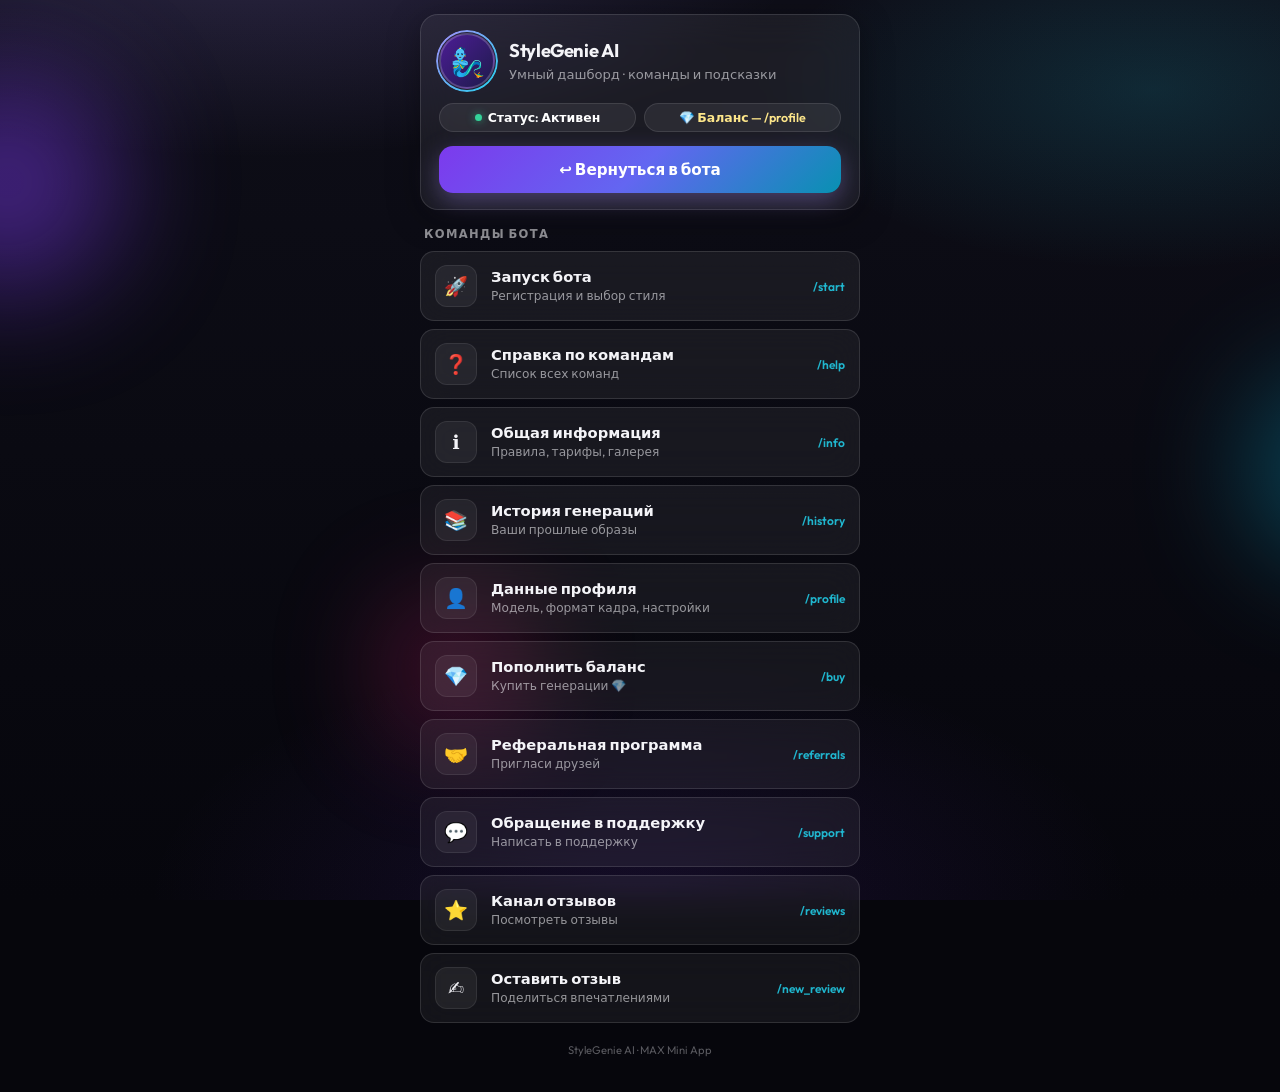
==== commit 10dd3704: "Changes in html dashboard" ====
--- a/docs/miniapp/dashboard/index.html
+++ b/docs/miniapp/dashboard/index.html
@@ -153,7 +153,6 @@
             border: 2px solid transparent;
             background: linear-gradient(135deg, var(--accent), var(--accent-2)) border-box;
             -webkit-mask: linear-gradient(#fff 0 0) padding-box, linear-gradient(#fff 0 0);
-            /*-webkit-mask: linear-gradient(#fff, #fff) padding-box, linear-gradient(#fff, #fff);*/
             -webkit-mask-composite: xor;
             mask-composite: exclude;
             pointer-events: none;
@@ -173,31 +172,12 @@
             line-height: 1.35;
         }
 
-        /*.status-row {*/
-        /*    display: flex;*/
-        /*    flex-wrap: wrap;*/
-        /*    gap: 8px;*/
-        /*    margin-top: 14px;*/
-        /*}*/
-
         .status-row {
-            display: flex; /* Включаем гибкий контейнер */
-            gap: 8px; /* Расстояние между кнопками */
-            margin-top: 14px; /* Отступ сверху */
-            width: 100%; /* Чтобы ряд занимал всю ширину */
-        }
-
-        /*.pill {*/
-        /*    display: inline-flex;*/
-        /*    align-items: center;*/
-        /*    gap: 6px;*/
-        /*    padding: 6px 12px;*/
-        /*    border-radius: 999px;*/
-        /*    font-size: 0.78rem;*/
-        /*    font-weight: 600;*/
-        /*    background: rgba(255, 255, 255, 0.07);*/
-        /*    border: 1px solid rgba(255, 255, 255, 0.1);*/
-        /*}*/
+            display: flex; /* Чтобы плашки встали в ряд */
+            gap: 8px; /* Расстояние между ними */
+            width: 100%; /* Чтобы ряд растянулся на всю ширину карточки */
+            margin-top: 14px;
+        }
 
         .pill {
             flex: 1; /* Главное: делим место поровну */
@@ -497,7 +477,7 @@
         </div>
         <div class="status-row">
             <span class="pill"><span class="pill-dot"></span> Статус: Активен</span>
-            <span class="pill pill-diamond" id="balance-pill">Баланс — /profile</span>
+            <span class="pill pill-diamond" id="balance-pill">💎 Баланс — /profile</span>
         </div>
         <button type="button" class="cta" id="cta-create">🎨 Создать образ</button>
     </header>
@@ -565,15 +545,19 @@
             modalEl.hidden = true;
         }
 
-        // function showCommandModal(slash, copyFailed) {
-        //     modalCmdEl.textContent = slash;
-        //     modalTextEl.textContent = copyFailed
-        //         ? "Скопируйте команду вручную и вставьте в чат с ботом"
-        //         : (slash + " скопировано — вставьте в чат с ботом");
-        //     modalEl.hidden = false;
-        //     modalEl.classList.add("show");
-        //     modalOpen = true;
-        // }
+        function closeMiniAppAfterCommand() {
+            dismissCommandModal();
+            if (window.StyleGenieBridge && typeof window.StyleGenieBridge.closeMiniApp === "function") {
+                window.StyleGenieBridge.closeMiniApp();
+                return;
+            }
+            try {
+                if (window.WebApp && typeof window.WebApp.close === "function") {
+                    window.WebApp.close();
+                }
+            } catch (e) { /* ignore */
+            }
+        }
 
         function showCommandModal(slash, copyFailed) {
             modalCmdEl.textContent = slash;
@@ -589,7 +573,7 @@
         }
 
         function bindModalDismiss() {
-            modalCloseEl.addEventListener("click", dismissCommandModal);
+            modalCloseEl.addEventListener("click", closeMiniAppAfterCommand);
             modalEl.addEventListener("click", function (e) {
                 if (e.target === modalEl) dismissCommandModal();
             });
@@ -659,32 +643,25 @@
             showAdminBlock(user, profileData);
         }
 
-        // function setupCtaButton(profileData) {
-        //   if (!ctaEl) return;
-        //   var bridge = window.StyleGenieBridge;
-        //   var hasApi = bridge && bridge.getInitData() && String(CFG.apiBaseUrl || "").trim();
-        //   if (!hasApi) {
-        //     ctaMode = "return";
-        //     ctaEl.textContent = "↩️ Вернуться в бота";
-        //     return;
-        //   }
-        //   if (profileData && profileData.can_continue) {
-        //     ctaMode = "continue";
-        //     ctaEl.textContent = "🎨 Продолжить образ";
-        //     return;
-        //   }
-        //   if (profileData && profileData.registered) {
-        //     ctaMode = "continue";
-        //     ctaEl.textContent = "🎨 Создать образ";
-        //     return;
-        //   }
-        //   ctaMode = "return";
-        //   ctaEl.textContent = "↩️ Вернуться в бота";
-        // }
-
         function setupCtaButton(profileData) {
             if (!ctaEl) return;
-
+            var bridge = window.StyleGenieBridge;
+            var hasApi = bridge && bridge.getInitData() && String(CFG.apiBaseUrl || "").trim();
+            if (!hasApi) {
+                ctaMode = "return";
+                ctaEl.textContent = "↩️ Вернуться в бота";
+                return;
+            }
+            if (profileData && profileData.can_continue) {
+                ctaMode = "continue";
+                ctaEl.textContent = "🎨 Продолжить образ";
+                return;
+            }
+            if (profileData && profileData.registered) {
+                ctaMode = "continue";
+                ctaEl.textContent = "🎨 Создать образ";
+                return;
+            }
             ctaMode = "return";
             ctaEl.textContent = "↩️ Вернуться в бота";
         }
@@ -775,7 +752,7 @@
                 setupCtaButton(data || null);
                 personalize(data || null);
             }).catch(function () {
-                if (pill) pill.textContent = "Баланс 💎 — /profile";
+                if (pill) pill.textContent = "💎 Баланс — /profile";
                 setupCtaButton(null);
                 personalize(null);
             });
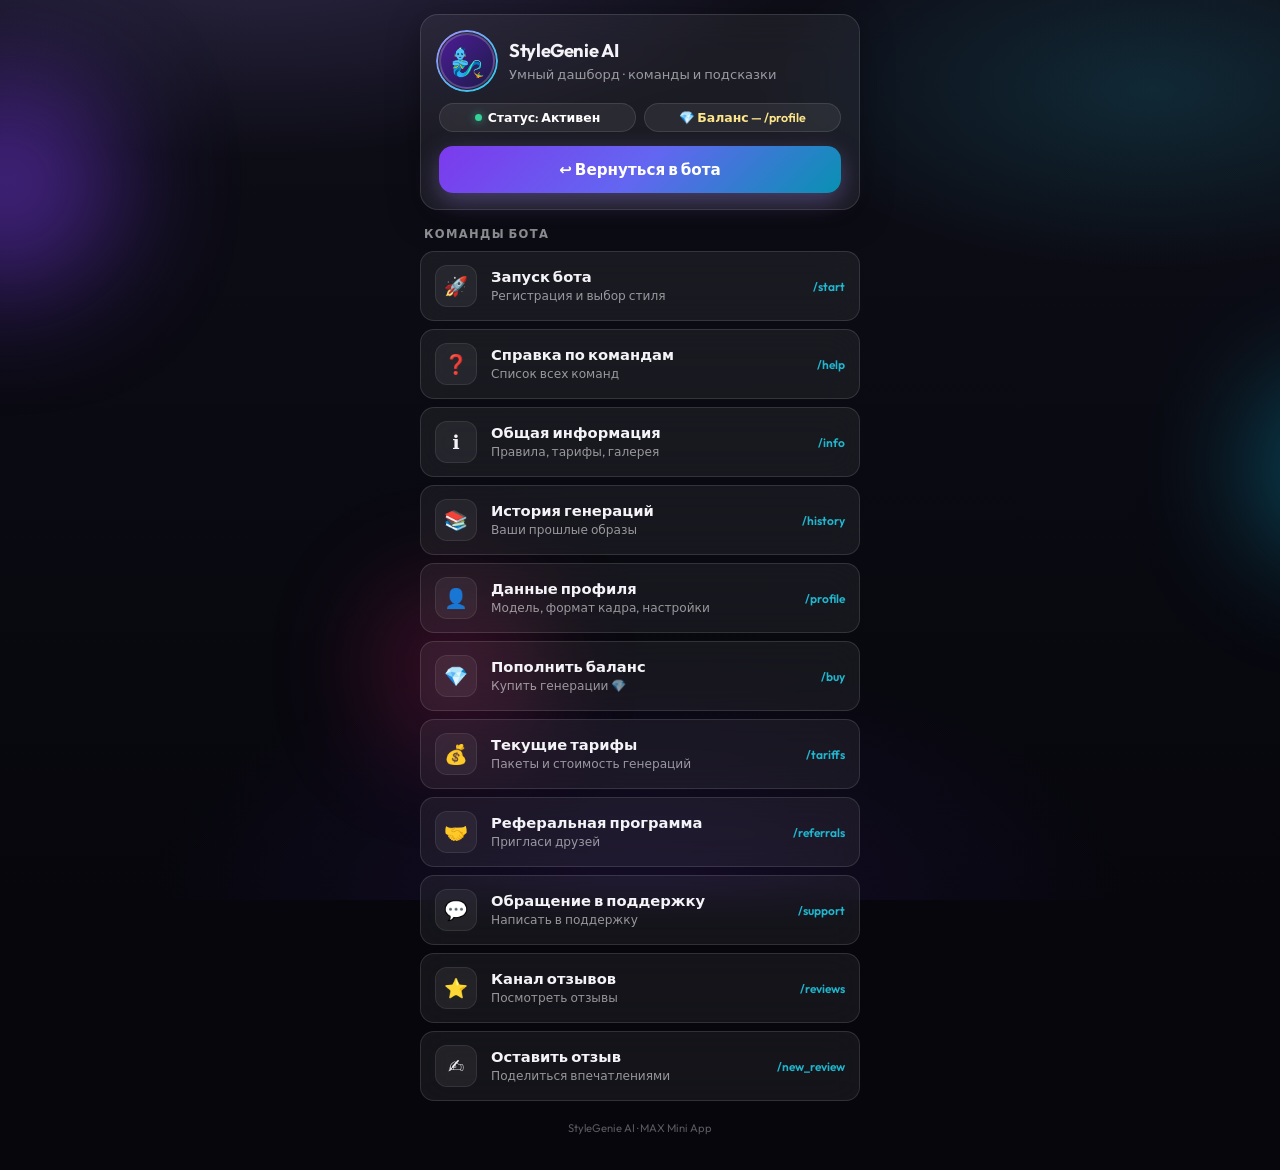
==== commit 95d46d04: "Added a new team" ====
--- a/docs/miniapp/dashboard/index.html
+++ b/docs/miniapp/dashboard/index.html
@@ -516,6 +516,7 @@
             {cmd: "history", icon: "📚", title: "История генераций", desc: "Ваши прошлые образы"},
             {cmd: "profile", icon: "👤", title: "Данные профиля", desc: "Модель, формат кадра, настройки"},
             {cmd: "buy", icon: "💎", title: "Пополнить баланс", desc: "Купить генерации 💎"},
+            {cmd: "tariffs", icon: "💰", title: "Текущие тарифы", desc: "Пакеты и стоимость генераций"},
             {cmd: "referrals", icon: "🤝", title: "Реферальная программа", desc: "Пригласи друзей"},
             {cmd: "support", icon: "💬", title: "Обращение в поддержку", desc: "Написать в поддержку"},
             {cmd: "reviews", icon: "⭐", title: "Канал отзывов", desc: "Посмотреть отзывы"},
@@ -561,12 +562,9 @@
 
         function showCommandModal(slash, copyFailed) {
             modalCmdEl.textContent = slash;
-
-            // Оставляем только чистый текст без повтора команды
             modalTextEl.textContent = copyFailed
                 ? "Скопируйте команду вручную и вставьте в чат с ботом"
-                : "вставьте в чат с ботом";
-
+                : (slash + " скопировано — вставьте в чат с ботом");
             modalEl.hidden = false;
             modalEl.classList.add("show");
             modalOpen = true;
@@ -747,7 +745,7 @@
             }
             bridge.fetchProfile().then(function (data) {
                 if (pill && data) {
-                    pill.textContent = `Баланс: ${Number(data.diamond_balance || 0)} 💎`;
+                    pill.textContent = "💎 Баланс: " + Number(data.diamond_balance || 0);
                 }
                 setupCtaButton(data || null);
                 personalize(data || null);
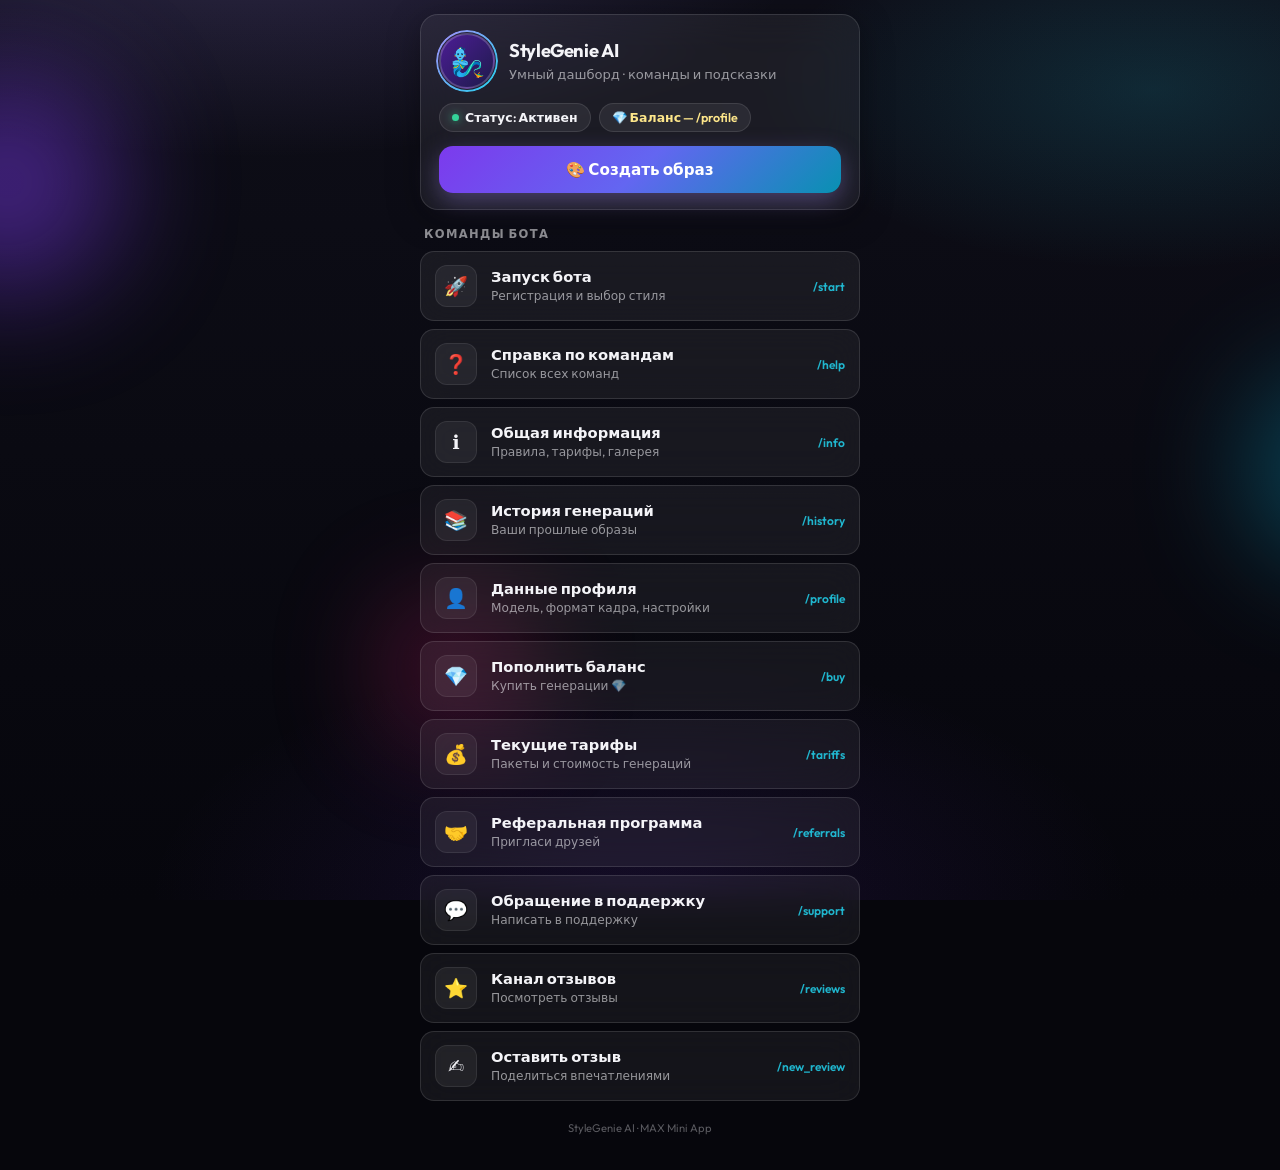
==== commit bd99a215: "Changing files and fixing the load in MiniApp balance" ====
--- a/docs/miniapp/dashboard/index.html
+++ b/docs/miniapp/dashboard/index.html
@@ -1,792 +1,734 @@
 <!DOCTYPE html>
 <html lang="ru">
 <head>
-    <meta charset="utf-8">
-    <meta name="viewport" content="width=device-width, initial-scale=1, viewport-fit=cover">
-    <meta name="theme-color" content="#0a0a12">
-    <title>StyleGenie AI</title>
-    <link rel="preconnect" href="https://fonts.googleapis.com">
-    <link rel="preconnect" href="https://fonts.gstatic.com" crossorigin>
-    <link href="https://fonts.googleapis.com/css2?family=Outfit:wght@400;500;600;700&display=swap" rel="stylesheet">
-    <script src="https://st.max.ru/js/max-web-app.js"></script>
-    <script src="../bridge.js"></script>
-    <script src="dashboard-config.js"></script>
-    <style>
-        :root {
-            --bg-0: #06060c;
-            --bg-1: #0e0e18;
-            --glass: rgba(255, 255, 255, 0.06);
-            --glass-border: rgba(255, 255, 255, 0.12);
-            --glass-hover: rgba(255, 255, 255, 0.1);
-            --text: #f4f4f8;
-            --muted: rgba(244, 244, 248, 0.58);
-            --accent: #a78bfa;
-            --accent-2: #22d3ee;
-            --accent-glow: rgba(167, 139, 250, 0.35);
-            --success: #34d399;
-            --radius: 18px;
-            --safe-bottom: env(safe-area-inset-bottom, 0px);
-        }
-
-        *, *::before, *::after {
-            box-sizing: border-box;
-        }
-
-        html {
-            -webkit-text-size-adjust: 100%;
-        }
-
-        body {
-            margin: 0;
-            min-height: 100vh;
-            font-family: "Outfit", system-ui, sans-serif;
-            color: var(--text);
-            background: var(--bg-0);
-            padding: 14px 16px calc(24px + var(--safe-bottom));
-            overflow-x: hidden;
-        }
-
-        .bg {
-            position: fixed;
-            inset: 0;
-            z-index: 0;
-            pointer-events: none;
-            background: radial-gradient(ellipse 80% 50% at 20% -10%, rgba(167, 139, 250, 0.22), transparent 55%),
-            radial-gradient(ellipse 60% 40% at 90% 10%, rgba(34, 211, 238, 0.14), transparent 50%),
-            radial-gradient(ellipse 70% 50% at 50% 100%, rgba(124, 58, 237, 0.12), transparent 55%),
-            linear-gradient(180deg, var(--bg-1) 0%, var(--bg-0) 100%);
-        }
-
-        .orb {
-            position: absolute;
-            border-radius: 50%;
-            filter: blur(60px);
-            opacity: 0.5;
-            animation: float 12s ease-in-out infinite;
-        }
-
-        .orb-a {
-            width: 220px;
-            height: 220px;
-            background: #7c3aed;
-            top: 8%;
-            left: -8%;
-        }
-
-        .orb-b {
-            width: 180px;
-            height: 180px;
-            background: #0891b2;
-            top: 42%;
-            right: -12%;
-            animation-delay: -4s;
-        }
-
-        .orb-c {
-            width: 140px;
-            height: 140px;
-            background: #db2777;
-            bottom: 18%;
-            left: 30%;
-            animation-delay: -7s;
-            opacity: 0.35;
-        }
-
-        @keyframes float {
-            0%, 100% {
-                transform: translate(0, 0) scale(1);
-            }
-            50% {
-                transform: translate(12px, -18px) scale(1.05);
-            }
-        }
-
-        .app {
-            position: relative;
-            z-index: 1;
-            max-width: 440px;
-            margin: 0 auto;
-        }
-
-        .glass {
-            background: var(--glass);
-            border: 1px solid var(--glass-border);
-            backdrop-filter: blur(20px);
-            -webkit-backdrop-filter: blur(20px);
-            border-radius: var(--radius);
-            box-shadow: 0 8px 32px rgba(0, 0, 0, 0.35);
-        }
-
-        .hero {
-            padding: 18px 18px 16px;
-            margin-bottom: 16px;
-        }
-
-        .hero-top {
-            display: flex;
-            align-items: center;
-            gap: 14px;
-        }
-
-        .avatar-wrap {
-            position: relative;
-            flex-shrink: 0;
-        }
-
-        .avatar {
-            width: 56px;
-            height: 56px;
-            border-radius: 50%;
-            object-fit: cover;
-            border: 2px solid rgba(255, 255, 255, 0.2);
-            background: linear-gradient(135deg, #4c1d95, #1e1b4b);
-            display: flex;
-            align-items: center;
-            justify-content: center;
-            font-size: 1.75rem;
-        }
-
-        .avatar-ring {
-            position: absolute;
-            inset: -3px;
-            border-radius: 50%;
-            border: 2px solid transparent;
-            background: linear-gradient(135deg, var(--accent), var(--accent-2)) border-box;
-            -webkit-mask: linear-gradient(#fff 0 0) padding-box, linear-gradient(#fff 0 0);
-            -webkit-mask-composite: xor;
-            mask-composite: exclude;
-            pointer-events: none;
-        }
-
-        .hero-text h1 {
-            margin: 0;
-            font-size: 1.15rem;
-            font-weight: 700;
-            letter-spacing: -0.02em;
-        }
-
-        .hero-text p {
-            margin: 4px 0 0;
-            font-size: 0.82rem;
-            color: var(--muted);
-            line-height: 1.35;
-        }
-
-        .status-row {
-            display: flex; /* Чтобы плашки встали в ряд */
-            gap: 8px; /* Расстояние между ними */
-            width: 100%; /* Чтобы ряд растянулся на всю ширину карточки */
-            margin-top: 14px;
-        }
-
-        .pill {
-            flex: 1; /* Главное: делим место поровну */
-            justify-content: center; /* Центрируем текст внутри плашки */
-
-            /* Твои исходные стили без изменений */
-            display: flex;
-            align-items: center;
-            gap: 6px;
-            padding: 6px 12px;
-            border-radius: 999px;
-            font-size: 0.78rem;
-            font-weight: 600;
-            background: rgba(255, 255, 255, 0.07);
-            border: 1px solid rgba(255, 255, 255, 0.1);
-            color: #fff; /* На всякий случай добавила цвет текста */
-            white-space: nowrap; /* Чтобы текст не прыгал на новую строку */
-        }
-
-        .pill-dot {
-            width: 7px;
-            height: 7px;
-            border-radius: 50%;
-            background: var(--success);
-            box-shadow: 0 0 8px rgba(52, 211, 153, 0.7);
-        }
-
-        .pill-diamond {
-            color: #fde68a;
-        }
-
-        .cta {
-            display: flex;
-            align-items: center;
-            justify-content: center;
-            gap: 10px;
-            width: 100%;
-            margin-top: 14px;
-            padding: 14px 18px;
-            border: none;
-            border-radius: 14px;
-            font-family: inherit;
-            font-size: 0.95rem;
-            font-weight: 700;
-            color: #fff;
-            cursor: pointer;
-            background: linear-gradient(135deg, #7c3aed 0%, #6366f1 50%, #0891b2 100%);
-            box-shadow: 0 8px 24px var(--accent-glow);
-            transition: transform 0.15s ease, box-shadow 0.15s ease;
-            -webkit-tap-highlight-color: transparent;
-        }
-
-        .cta:active {
-            transform: scale(0.98);
-        }
-
-        .section-title {
-            font-size: 0.72rem;
-            font-weight: 700;
-            letter-spacing: 0.12em;
-            text-transform: uppercase;
-            color: var(--muted);
-            margin: 0 0 10px 4px;
-        }
-
-        .steps {
-            display: grid;
-            grid-template-columns: repeat(3, 1fr);
-            gap: 10px;
-            margin-bottom: 20px;
-        }
-
-        .step {
-            padding: 14px 10px;
-            text-align: center;
-        }
-
-        .step-icon {
-            width: 40px;
-            height: 40px;
-            margin: 0 auto 8px;
-            border-radius: 12px;
-            display: flex;
-            align-items: center;
-            justify-content: center;
-            font-size: 1.25rem;
-            background: rgba(167, 139, 250, 0.15);
-            border: 1px solid rgba(167, 139, 250, 0.25);
-        }
-
-        .step-label {
-            font-size: 0.72rem;
-            font-weight: 600;
-            line-height: 1.3;
-            color: rgba(244, 244, 248, 0.88);
-        }
-
-        .step-arrow {
-            display: none;
-        }
-
-        .cmd-grid {
-            display: grid;
-            grid-template-columns: 1fr;
-            gap: 8px;
-            margin-bottom: 20px;
-        }
-
-        .cmd {
-            display: flex;
-            align-items: center;
-            gap: 14px;
-            width: 100%;
-            padding: 13px 14px;
-            border: 1px solid var(--glass-border);
-            border-radius: 14px;
-            background: var(--glass);
-            backdrop-filter: blur(16px);
-            -webkit-backdrop-filter: blur(16px);
-            color: inherit;
-            font-family: inherit;
-            text-align: left;
-            cursor: pointer;
-            transition: background 0.15s ease, border-color 0.15s ease;
-            -webkit-tap-highlight-color: transparent;
-        }
-
-        .cmd:hover, .cmd:focus-visible {
-            background: var(--glass-hover);
-            border-color: rgba(167, 139, 250, 0.35);
-            outline: none;
-        }
-
-        .cmd:active {
-            transform: scale(0.99);
-        }
-
-        .cmd-icon {
-            width: 42px;
-            height: 42px;
-            flex-shrink: 0;
-            border-radius: 12px;
-            display: flex;
-            align-items: center;
-            justify-content: center;
-            font-size: 1.2rem;
-            background: rgba(255, 255, 255, 0.06);
-            border: 1px solid rgba(255, 255, 255, 0.08);
-        }
-
-        .cmd-body {
-            flex: 1;
-            min-width: 0;
-        }
-
-        .cmd-name {
-            display: block;
-            font-size: 0.92rem;
-            font-weight: 600;
-            margin-bottom: 2px;
-        }
-
-        .cmd-desc {
-            display: block;
-            font-size: 0.76rem;
-            color: var(--muted);
-            line-height: 1.35;
-        }
-
-        .cmd-slash {
-            font-size: 0.75rem;
-            font-weight: 600;
-            color: var(--accent-2);
-            opacity: 0.85;
-            flex-shrink: 0;
-        }
-
-        .admin-block {
-            margin-bottom: 20px;
-        }
-
-        .admin-block[hidden] {
-            display: none !important;
-        }
-
-        .admin-block .section-title {
-            color: rgba(251, 191, 36, 0.75);
-        }
-
-        .cmd.admin .cmd-icon {
-            background: rgba(251, 191, 36, 0.12);
-            border-color: rgba(251, 191, 36, 0.22);
-        }
-
-        .modal-overlay {
-            position: fixed;
-            inset: 0;
-            z-index: 200;
-            display: flex;
-            align-items: center;
-            justify-content: center;
-            padding: 20px;
-            background: rgba(6, 6, 12, 0.72);
-            backdrop-filter: blur(6px);
-            -webkit-backdrop-filter: blur(6px);
-            opacity: 0;
-            visibility: hidden;
-            transition: opacity 0.22s ease, visibility 0.22s ease;
-            pointer-events: none;
-        }
-
-        .modal-overlay.show {
-            opacity: 1;
-            visibility: visible;
-            pointer-events: auto;
-        }
-
-        .modal-box {
-            width: min(92vw, 360px);
-            padding: 22px 20px 18px;
-            border-radius: 16px;
-            background: rgba(22, 22, 36, 0.96);
-            border: 1px solid rgba(255, 255, 255, 0.14);
-            box-shadow: 0 20px 50px rgba(0, 0, 0, 0.55);
-            text-align: center;
-        }
-
-        .modal-title {
-            margin: 0 0 10px;
-            font-size: 1rem;
-            font-weight: 700;
-        }
-
-        .modal-text {
-            margin: 0 0 16px;
-            font-size: 0.86rem;
-            line-height: 1.45;
-            color: var(--muted);
-        }
-
-        .modal-cmd {
-            display: inline-block;
-            margin-bottom: 16px;
-            padding: 8px 14px;
-            border-radius: 10px;
-            font-size: 0.95rem;
-            font-weight: 700;
-            color: var(--accent-2);
-            background: rgba(34, 211, 238, 0.1);
-            border: 1px solid rgba(34, 211, 238, 0.25);
-        }
-
-        .modal-close {
-            width: 100%;
-            padding: 12px 16px;
-            border: none;
-            border-radius: 12px;
-            font-family: inherit;
-            font-size: 0.88rem;
-            font-weight: 600;
-            color: #fff;
-            cursor: pointer;
-            background: linear-gradient(135deg, #7c3aed, #6366f1);
-        }
-
-        .cta:disabled {
-            opacity: 0.72;
-            cursor: wait;
-        }
-
-        .brand-footer {
-            text-align: center;
-            margin-top: 16px;
-            font-size: 0.7rem;
-            color: rgba(244, 244, 248, 0.35);
-        }
-    </style>
+  <meta charset="utf-8">
+  <meta name="viewport" content="width=device-width, initial-scale=1, viewport-fit=cover">
+  <meta name="theme-color" content="#0a0a12">
+  <title>StyleGenie AI</title>
+  <link rel="preconnect" href="https://fonts.googleapis.com">
+  <link rel="preconnect" href="https://fonts.gstatic.com" crossorigin>
+  <link href="https://fonts.googleapis.com/css2?family=Outfit:wght@400;500;600;700&display=swap" rel="stylesheet">
+  <script src="https://st.max.ru/js/max-web-app.js"></script>
+  <script src="../bridge.js?v=6"></script>
+  <script src="dashboard-config.js?v=6"></script>
+  <style>
+    :root {
+      --bg-0: #06060c;
+      --bg-1: #0e0e18;
+      --glass: rgba(255, 255, 255, 0.06);
+      --glass-border: rgba(255, 255, 255, 0.12);
+      --glass-hover: rgba(255, 255, 255, 0.1);
+      --text: #f4f4f8;
+      --muted: rgba(244, 244, 248, 0.58);
+      --accent: #a78bfa;
+      --accent-2: #22d3ee;
+      --accent-glow: rgba(167, 139, 250, 0.35);
+      --success: #34d399;
+      --radius: 18px;
+      --safe-bottom: env(safe-area-inset-bottom, 0px);
+    }
+
+    *, *::before, *::after { box-sizing: border-box; }
+
+    html { -webkit-text-size-adjust: 100%; }
+
+    body {
+      margin: 0;
+      min-height: 100vh;
+      font-family: "Outfit", system-ui, sans-serif;
+      color: var(--text);
+      background: var(--bg-0);
+      padding: 14px 16px calc(24px + var(--safe-bottom));
+      overflow-x: hidden;
+    }
+
+    .bg {
+      position: fixed;
+      inset: 0;
+      z-index: 0;
+      pointer-events: none;
+      background:
+        radial-gradient(ellipse 80% 50% at 20% -10%, rgba(167, 139, 250, 0.22), transparent 55%),
+        radial-gradient(ellipse 60% 40% at 90% 10%, rgba(34, 211, 238, 0.14), transparent 50%),
+        radial-gradient(ellipse 70% 50% at 50% 100%, rgba(124, 58, 237, 0.12), transparent 55%),
+        linear-gradient(180deg, var(--bg-1) 0%, var(--bg-0) 100%);
+    }
+
+    .orb {
+      position: absolute;
+      border-radius: 50%;
+      filter: blur(60px);
+      opacity: 0.5;
+      animation: float 12s ease-in-out infinite;
+    }
+    .orb-a { width: 220px; height: 220px; background: #7c3aed; top: 8%; left: -8%; }
+    .orb-b { width: 180px; height: 180px; background: #0891b2; top: 42%; right: -12%; animation-delay: -4s; }
+    .orb-c { width: 140px; height: 140px; background: #db2777; bottom: 18%; left: 30%; animation-delay: -7s; opacity: 0.35; }
+
+    @keyframes float {
+      0%, 100% { transform: translate(0, 0) scale(1); }
+      50% { transform: translate(12px, -18px) scale(1.05); }
+    }
+
+    .app {
+      position: relative;
+      z-index: 1;
+      max-width: 440px;
+      margin: 0 auto;
+    }
+
+    .glass {
+      background: var(--glass);
+      border: 1px solid var(--glass-border);
+      backdrop-filter: blur(20px);
+      -webkit-backdrop-filter: blur(20px);
+      border-radius: var(--radius);
+      box-shadow: 0 8px 32px rgba(0, 0, 0, 0.35);
+    }
+
+    .hero {
+      padding: 18px 18px 16px;
+      margin-bottom: 16px;
+    }
+
+    .hero-top {
+      display: flex;
+      align-items: center;
+      gap: 14px;
+    }
+
+    .avatar-wrap {
+      position: relative;
+      flex-shrink: 0;
+    }
+
+    .avatar {
+      width: 56px;
+      height: 56px;
+      border-radius: 50%;
+      object-fit: cover;
+      border: 2px solid rgba(255, 255, 255, 0.2);
+      background: linear-gradient(135deg, #4c1d95, #1e1b4b);
+      display: flex;
+      align-items: center;
+      justify-content: center;
+      font-size: 1.75rem;
+    }
+
+    .avatar-ring {
+      position: absolute;
+      inset: -3px;
+      border-radius: 50%;
+      border: 2px solid transparent;
+      background: linear-gradient(135deg, var(--accent), var(--accent-2)) border-box;
+      -webkit-mask: linear-gradient(#fff 0 0) padding-box, linear-gradient(#fff 0 0);
+      -webkit-mask-composite: xor;
+      mask-composite: exclude;
+      pointer-events: none;
+    }
+
+    .hero-text h1 {
+      margin: 0;
+      font-size: 1.15rem;
+      font-weight: 700;
+      letter-spacing: -0.02em;
+    }
+
+    .hero-text p {
+      margin: 4px 0 0;
+      font-size: 0.82rem;
+      color: var(--muted);
+      line-height: 1.35;
+    }
+
+    .status-row {
+      display: flex;
+      flex-wrap: wrap;
+      gap: 8px;
+      margin-top: 14px;
+    }
+
+    .pill {
+      display: inline-flex;
+      align-items: center;
+      gap: 6px;
+      padding: 6px 12px;
+      border-radius: 999px;
+      font-size: 0.78rem;
+      font-weight: 600;
+      background: rgba(255, 255, 255, 0.07);
+      border: 1px solid rgba(255, 255, 255, 0.1);
+    }
+
+    .pill-dot {
+      width: 7px;
+      height: 7px;
+      border-radius: 50%;
+      background: var(--success);
+      box-shadow: 0 0 8px rgba(52, 211, 153, 0.7);
+    }
+
+    .pill-diamond { color: #fde68a; }
+
+    .cta {
+      display: flex;
+      align-items: center;
+      justify-content: center;
+      gap: 10px;
+      width: 100%;
+      margin-top: 14px;
+      padding: 14px 18px;
+      border: none;
+      border-radius: 14px;
+      font-family: inherit;
+      font-size: 0.95rem;
+      font-weight: 700;
+      color: #fff;
+      cursor: pointer;
+      background: linear-gradient(135deg, #7c3aed 0%, #6366f1 50%, #0891b2 100%);
+      box-shadow: 0 8px 24px var(--accent-glow);
+      transition: transform 0.15s ease, box-shadow 0.15s ease;
+      -webkit-tap-highlight-color: transparent;
+    }
+    .cta:active { transform: scale(0.98); }
+
+    .section-title {
+      font-size: 0.72rem;
+      font-weight: 700;
+      letter-spacing: 0.12em;
+      text-transform: uppercase;
+      color: var(--muted);
+      margin: 0 0 10px 4px;
+    }
+
+    .steps {
+      display: grid;
+      grid-template-columns: repeat(3, 1fr);
+      gap: 10px;
+      margin-bottom: 20px;
+    }
+
+    .step {
+      padding: 14px 10px;
+      text-align: center;
+    }
+
+    .step-icon {
+      width: 40px;
+      height: 40px;
+      margin: 0 auto 8px;
+      border-radius: 12px;
+      display: flex;
+      align-items: center;
+      justify-content: center;
+      font-size: 1.25rem;
+      background: rgba(167, 139, 250, 0.15);
+      border: 1px solid rgba(167, 139, 250, 0.25);
+    }
+
+    .step-label {
+      font-size: 0.72rem;
+      font-weight: 600;
+      line-height: 1.3;
+      color: rgba(244, 244, 248, 0.88);
+    }
+
+    .step-arrow {
+      display: none;
+    }
+
+    .cmd-grid {
+      display: grid;
+      grid-template-columns: 1fr;
+      gap: 8px;
+      margin-bottom: 20px;
+    }
+
+    .cmd {
+      display: flex;
+      align-items: center;
+      gap: 14px;
+      width: 100%;
+      padding: 13px 14px;
+      border: 1px solid var(--glass-border);
+      border-radius: 14px;
+      background: var(--glass);
+      backdrop-filter: blur(16px);
+      -webkit-backdrop-filter: blur(16px);
+      color: inherit;
+      font-family: inherit;
+      text-align: left;
+      cursor: pointer;
+      transition: background 0.15s ease, border-color 0.15s ease;
+      -webkit-tap-highlight-color: transparent;
+    }
+    .cmd:hover, .cmd:focus-visible {
+      background: var(--glass-hover);
+      border-color: rgba(167, 139, 250, 0.35);
+      outline: none;
+    }
+    .cmd:active { transform: scale(0.99); }
+
+    .cmd-icon {
+      width: 42px;
+      height: 42px;
+      flex-shrink: 0;
+      border-radius: 12px;
+      display: flex;
+      align-items: center;
+      justify-content: center;
+      font-size: 1.2rem;
+      background: rgba(255, 255, 255, 0.06);
+      border: 1px solid rgba(255, 255, 255, 0.08);
+    }
+
+    .cmd-body { flex: 1; min-width: 0; }
+
+    .cmd-name {
+      display: block;
+      font-size: 0.92rem;
+      font-weight: 600;
+      margin-bottom: 2px;
+    }
+
+    .cmd-desc {
+      display: block;
+      font-size: 0.76rem;
+      color: var(--muted);
+      line-height: 1.35;
+    }
+
+    .cmd-slash {
+      font-size: 0.75rem;
+      font-weight: 600;
+      color: var(--accent-2);
+      opacity: 0.85;
+      flex-shrink: 0;
+    }
+
+    .admin-block {
+      margin-bottom: 20px;
+    }
+    .admin-block[hidden] { display: none !important; }
+
+    .admin-block .section-title { color: rgba(251, 191, 36, 0.75); }
+
+    .cmd.admin .cmd-icon {
+      background: rgba(251, 191, 36, 0.12);
+      border-color: rgba(251, 191, 36, 0.22);
+    }
+
+    .modal-overlay {
+      position: fixed;
+      inset: 0;
+      z-index: 200;
+      display: flex;
+      align-items: center;
+      justify-content: center;
+      padding: 20px;
+      background: rgba(6, 6, 12, 0.72);
+      backdrop-filter: blur(6px);
+      -webkit-backdrop-filter: blur(6px);
+      opacity: 0;
+      visibility: hidden;
+      transition: opacity 0.22s ease, visibility 0.22s ease;
+      pointer-events: none;
+    }
+    .modal-overlay.show {
+      opacity: 1;
+      visibility: visible;
+      pointer-events: auto;
+    }
+    .modal-box {
+      width: min(92vw, 360px);
+      padding: 22px 20px 18px;
+      border-radius: 16px;
+      background: rgba(22, 22, 36, 0.96);
+      border: 1px solid rgba(255, 255, 255, 0.14);
+      box-shadow: 0 20px 50px rgba(0, 0, 0, 0.55);
+      text-align: center;
+    }
+    .modal-title {
+      margin: 0 0 10px;
+      font-size: 1rem;
+      font-weight: 700;
+    }
+    .modal-text {
+      margin: 0 0 16px;
+      font-size: 0.86rem;
+      line-height: 1.45;
+      color: var(--muted);
+    }
+    .modal-cmd {
+      display: inline-block;
+      margin-bottom: 16px;
+      padding: 8px 14px;
+      border-radius: 10px;
+      font-size: 0.95rem;
+      font-weight: 700;
+      color: var(--accent-2);
+      background: rgba(34, 211, 238, 0.1);
+      border: 1px solid rgba(34, 211, 238, 0.25);
+    }
+    .modal-close {
+      width: 100%;
+      padding: 12px 16px;
+      border: none;
+      border-radius: 12px;
+      font-family: inherit;
+      font-size: 0.88rem;
+      font-weight: 600;
+      color: #fff;
+      cursor: pointer;
+      background: linear-gradient(135deg, #7c3aed, #6366f1);
+    }
+
+    .cta:disabled {
+      opacity: 0.72;
+      cursor: wait;
+    }
+
+    .brand-footer {
+      text-align: center;
+      margin-top: 16px;
+      font-size: 0.7rem;
+      color: rgba(244, 244, 248, 0.35);
+    }
+  </style>
 </head>
 <body>
-<div class="bg" aria-hidden="true">
+  <div class="bg" aria-hidden="true">
     <div class="orb orb-a"></div>
     <div class="orb orb-b"></div>
     <div class="orb orb-c"></div>
-</div>
-
-<div class="app">
+  </div>
+
+  <div class="app">
     <header class="hero glass">
-        <div class="hero-top">
-            <div class="avatar-wrap">
-                <div class="avatar" id="avatar" aria-hidden="true">🧞‍♂️</div>
-                <div class="avatar-ring"></div>
-            </div>
-            <div class="hero-text">
-                <h1 id="greeting">StyleGenie AI</h1>
-                <p id="subtitle">Умный дашборд · команды и подсказки</p>
-            </div>
+      <div class="hero-top">
+        <div class="avatar-wrap">
+          <div class="avatar" id="avatar" aria-hidden="true">🧞‍♂️</div>
+          <div class="avatar-ring"></div>
         </div>
-        <div class="status-row">
-            <span class="pill"><span class="pill-dot"></span> Статус: Активен</span>
-            <span class="pill pill-diamond" id="balance-pill">💎 Баланс — /profile</span>
+        <div class="hero-text">
+          <h1 id="greeting">StyleGenie AI</h1>
+          <p id="subtitle">Умный дашборд · команды и подсказки</p>
         </div>
-        <button type="button" class="cta" id="cta-create">🎨 Создать образ</button>
+      </div>
+      <div class="status-row">
+        <span class="pill"><span class="pill-dot"></span> Статус: Активен</span>
+        <span class="pill pill-diamond" id="balance-pill">💎 Баланс — /profile</span>
+      </div>
+      <button type="button" class="cta" id="cta-create">🎨 Создать образ</button>
     </header>
 
     <p class="section-title">Команды бота</p>
     <div class="cmd-grid" id="user-commands"></div>
 
     <div class="admin-block" id="admin-block" hidden>
-        <p class="section-title">Администратор</p>
-        <div class="cmd-grid" id="admin-commands"></div>
+      <p class="section-title">Администратор</p>
+      <div class="cmd-grid" id="admin-commands"></div>
     </div>
 
     <p class="brand-footer">StyleGenie AI · MAX Mini App</p>
-</div>
-
-<div class="modal-overlay" id="command-modal" role="dialog" aria-modal="true" aria-labelledby="modal-title" hidden>
+  </div>
+
+  <div class="modal-overlay" id="command-modal" role="dialog" aria-modal="true" aria-labelledby="modal-title" hidden>
     <div class="modal-box">
-        <h2 class="modal-title" id="modal-title">Команда скопирована</h2>
-        <p class="modal-text" id="modal-text">Вставьте команду в чат с ботом</p>
-        <div class="modal-cmd" id="modal-cmd"></div>
-        <button type="button" class="modal-close" id="modal-close">Понятно</button>
+      <h2 class="modal-title" id="modal-title">Команда скопирована</h2>
+      <p class="modal-text" id="modal-text">Вставьте команду в чат с ботом</p>
+      <div class="modal-cmd" id="modal-cmd"></div>
+      <button type="button" class="modal-close" id="modal-close">Понятно</button>
     </div>
-</div>
-
-<script>
+  </div>
+
+  <script>
     (function () {
-        "use strict";
-
-        var CFG = window.__SG_DASHBOARD__ || {};
-        var BOT_LINK = CFG.botLink || "https://max.ru/";
-
-        var USER_COMMANDS = [
-            {cmd: "start", icon: "🚀", title: "Запуск бота", desc: "Регистрация и выбор стиля"},
-            {cmd: "help", icon: "❓", title: "Справка по командам", desc: "Список всех команд"},
-            {cmd: "info", icon: "ℹ️", title: "Общая информация", desc: "Правила, тарифы, галерея"},
-            {cmd: "history", icon: "📚", title: "История генераций", desc: "Ваши прошлые образы"},
-            {cmd: "profile", icon: "👤", title: "Данные профиля", desc: "Модель, формат кадра, настройки"},
-            {cmd: "buy", icon: "💎", title: "Пополнить баланс", desc: "Купить генерации 💎"},
-            {cmd: "tariffs", icon: "💰", title: "Текущие тарифы", desc: "Пакеты и стоимость генераций"},
-            {cmd: "referrals", icon: "🤝", title: "Реферальная программа", desc: "Пригласи друзей"},
-            {cmd: "support", icon: "💬", title: "Обращение в поддержку", desc: "Написать в поддержку"},
-            {cmd: "reviews", icon: "⭐", title: "Канал отзывов", desc: "Посмотреть отзывы"},
-            {cmd: "new_review", icon: "✍️", title: "Оставить отзыв", desc: "Поделиться впечатлениями"}
-        ];
-
-        var ADMIN_COMMANDS = [
-            {cmd: "broadcast", icon: "📢", title: "Рассылка пользователям", desc: "Сообщение зарегистрированным"},
-            {cmd: "add_diamonds", icon: "➕", title: "Начислить 💎", desc: "Пополнить баланс пользователя"},
-            {cmd: "delete_user", icon: "🗑️", title: "Удалить пользователя", desc: "Удаление из базы данных"},
-            {cmd: "chat_id", icon: "#️⃣", title: "chat_id чата", desc: "ID для .env группы поддержки"},
-            {cmd: "my_id", icon: "🆔", title: "Ваш MAX user_id", desc: "Идентификатор в MAX"}
-        ];
-
-        var modalEl = document.getElementById("command-modal");
-        var modalCmdEl = document.getElementById("modal-cmd");
-        var modalTextEl = document.getElementById("modal-text");
-        var modalCloseEl = document.getElementById("modal-close");
-        var ctaEl = document.getElementById("cta-create");
-        var ctaMode = "continue";
-        var modalOpen = false;
-
-        function dismissCommandModal() {
-            if (!modalOpen) return;
-            modalOpen = false;
-            modalEl.classList.remove("show");
-            modalEl.hidden = true;
-        }
-
-        function closeMiniAppAfterCommand() {
-            dismissCommandModal();
-            if (window.StyleGenieBridge && typeof window.StyleGenieBridge.closeMiniApp === "function") {
-                window.StyleGenieBridge.closeMiniApp();
-                return;
-            }
-            try {
-                if (window.WebApp && typeof window.WebApp.close === "function") {
-                    window.WebApp.close();
-                }
-            } catch (e) { /* ignore */
-            }
-        }
-
-        function showCommandModal(slash, copyFailed) {
-            modalCmdEl.textContent = slash;
-            modalTextEl.textContent = copyFailed
-                ? "Скопируйте команду вручную и вставьте в чат с ботом"
-                : (slash + " скопировано — вставьте в чат с ботом");
-            modalEl.hidden = false;
-            modalEl.classList.add("show");
-            modalOpen = true;
-        }
-
-        function bindModalDismiss() {
-            modalCloseEl.addEventListener("click", closeMiniAppAfterCommand);
-            modalEl.addEventListener("click", function (e) {
-                if (e.target === modalEl) dismissCommandModal();
-            });
-            window.addEventListener("scroll", dismissCommandModal, {passive: true});
-            window.addEventListener("touchmove", dismissCommandModal, {passive: true});
-        }
-
-        function initBridge() {
-            try {
-                if (window.WebApp && typeof window.WebApp.ready === "function") {
-                    window.WebApp.ready();
-                }
-            } catch (e) { /* ignore */
-            }
-        }
-
-        function getUser() {
-            try {
-                if (window.WebApp && window.WebApp.initDataUnsafe && window.WebApp.initDataUnsafe.user) {
-                    return window.WebApp.initDataUnsafe.user;
-                }
-            } catch (e1) { /* ignore */
-            }
-            return null;
-        }
-
-        function isAdmin(userId, profileData) {
-            if (profileData && profileData.is_admin) return true;
-            var ids = CFG.adminMaxIds;
-            if (!userId || !Array.isArray(ids) || !ids.length) return false;
-            var uid = Number(userId);
-            for (var i = 0; i < ids.length; i++) {
-                if (Number(ids[i]) === uid) return true;
-            }
-            return false;
-        }
-
-        function showAdminBlock(user, profileData) {
-            if (isAdmin(user && user.id, profileData)) {
-                document.getElementById("admin-block").hidden = false;
-            }
-        }
-
-        function personalize(profileData) {
-            var user = getUser();
-            var greeting = document.getElementById("greeting");
-            var subtitle = document.getElementById("subtitle");
-            var avatar = document.getElementById("avatar");
-
-            if (user) {
-                var name = user.first_name || user.username || "друг";
-                greeting.textContent = "Привет, " + name + "!";
-                subtitle.textContent = user.username ? "@" + user.username : "StyleGenie AI · MAX";
-                if (user.photo_url) {
-                    avatar.innerHTML = "";
-                    var img = document.createElement("img");
-                    img.src = user.photo_url;
-                    img.alt = "";
-                    img.className = "avatar";
-                    img.style.width = "56px";
-                    img.style.height = "56px";
-                    avatar.replaceWith(img);
-                    img.id = "avatar";
-                }
-            }
-
-            showAdminBlock(user, profileData);
-        }
-
-        function setupCtaButton(profileData) {
-            if (!ctaEl) return;
-            var bridge = window.StyleGenieBridge;
-            var hasApi = bridge && bridge.getInitData() && String(CFG.apiBaseUrl || "").trim();
-            if (!hasApi) {
-                ctaMode = "return";
-                ctaEl.textContent = "↩️ Вернуться в бота";
-                return;
-            }
-            if (profileData && profileData.can_continue) {
-                ctaMode = "continue";
-                ctaEl.textContent = "🎨 Продолжить образ";
-                return;
-            }
-            if (profileData && profileData.registered) {
-                ctaMode = "continue";
-                ctaEl.textContent = "🎨 Создать образ";
-                return;
-            }
-            ctaMode = "return";
-            ctaEl.textContent = "↩️ Вернуться в бота";
-        }
-
-        function copyText(text) {
-            if (navigator.clipboard && navigator.clipboard.writeText) {
-                return navigator.clipboard.writeText(text);
-            }
-            return new Promise(function (resolve, reject) {
-                try {
-                    var ta = document.createElement("textarea");
-                    ta.value = text;
-                    ta.style.position = "fixed";
-                    ta.style.opacity = "0";
-                    document.body.appendChild(ta);
-                    ta.select();
-                    document.execCommand("copy");
-                    document.body.removeChild(ta);
-                    resolve();
-                } catch (err) {
-                    reject(err);
-                }
-            });
-        }
-
-        function runCommand(cmd) {
-            var slash = "/" + cmd;
-            copyText(slash).then(function () {
-                showCommandModal(slash, false);
-            }).catch(function () {
-                showCommandModal(slash, true);
-            });
-        }
-
-        function openBotChat() {
-            if (window.StyleGenieBridge) {
-                window.StyleGenieBridge.openBotChat();
-                return;
-            }
-            try {
-                if (window.WebApp && typeof window.WebApp.openMaxLink === "function") {
-                    window.WebApp.openMaxLink(BOT_LINK);
-                    return;
-                }
-                if (window.WebApp && typeof window.WebApp.openLink === "function") {
-                    window.WebApp.openLink(BOT_LINK);
-                    return;
-                }
-            } catch (e) { /* ignore */
-            }
-            runCommand("start");
-        }
-
-        function renderCommands(list, containerId, admin) {
-            var root = document.getElementById(containerId);
-            list.forEach(function (item) {
-                var btn = document.createElement("button");
-                btn.type = "button";
-                btn.className = "cmd" + (admin ? " admin" : "");
-                btn.innerHTML =
-                    '<span class="cmd-icon">' + item.icon + '</span>' +
-                    '<span class="cmd-body">' +
-                    '<span class="cmd-name">' + item.title + '</span>' +
-                    '<span class="cmd-desc">' + item.desc + '</span>' +
-                    '</span>' +
-                    '<span class="cmd-slash">/' + item.cmd + '</span>';
-                btn.addEventListener("click", function () {
-                    runCommand(item.cmd);
-                });
-                root.appendChild(btn);
-            });
-        }
-
-        function loadProfile() {
-            var pill = document.getElementById("balance-pill");
-            var bridge = window.StyleGenieBridge;
-            var user = getUser();
-            showAdminBlock(user, null);
-            if (!bridge || !bridge.fetchProfile) {
-                setupCtaButton(null);
-                personalize(null);
-                return;
-            }
-            bridge.fetchProfile().then(function (data) {
-                if (pill && data) {
-                    pill.textContent = "💎 Баланс: " + Number(data.diamond_balance || 0);
-                }
-                setupCtaButton(data || null);
-                personalize(data || null);
-            }).catch(function () {
-                if (pill) pill.textContent = "💎 Баланс — /profile";
-                setupCtaButton(null);
-                personalize(null);
-            });
-        }
-
-        function onCtaClick() {
-            if (!ctaEl) return;
-            ctaEl.disabled = true;
-            var bridge = window.StyleGenieBridge;
-            if (ctaMode === "return" || !bridge || !bridge.getInitData()) {
-                openBotChat();
-                ctaEl.disabled = false;
-                return;
-            }
-            bridge.triggerStartGeneration().then(function () {
-                setTimeout(function () {
-                    openBotChat();
-                }, 400);
-            }).catch(function () {
-                openBotChat();
-            }).finally(function () {
-                ctaEl.disabled = false;
-            });
-        }
-
-        initBridge();
+      "use strict";
+
+      var CFG = window.__SG_DASHBOARD__ || {};
+      var BOT_LINK = CFG.botLink || "https://max.ru/";
+
+      var USER_COMMANDS = [
+        { cmd: "start", icon: "🚀", title: "Запуск бота", desc: "Регистрация и выбор стиля" },
+        { cmd: "help", icon: "❓", title: "Справка по командам", desc: "Список всех команд" },
+        { cmd: "info", icon: "ℹ️", title: "Общая информация", desc: "Правила, тарифы, галерея" },
+        { cmd: "history", icon: "📚", title: "История генераций", desc: "Ваши прошлые образы" },
+        { cmd: "profile", icon: "👤", title: "Данные профиля", desc: "Модель, формат кадра, настройки" },
+        { cmd: "buy", icon: "💎", title: "Пополнить баланс", desc: "Купить генерации 💎" },
+        { cmd: "tariffs", icon: "💰", title: "Текущие тарифы", desc: "Пакеты и стоимость генераций" },
+        { cmd: "referrals", icon: "🤝", title: "Реферальная программа", desc: "Пригласи друзей" },
+        { cmd: "support", icon: "💬", title: "Обращение в поддержку", desc: "Написать в поддержку" },
+        { cmd: "reviews", icon: "⭐", title: "Канал отзывов", desc: "Посмотреть отзывы" },
+        { cmd: "new_review", icon: "✍️", title: "Оставить отзыв", desc: "Поделиться впечатлениями" }
+      ];
+
+      var ADMIN_COMMANDS = [
+        { cmd: "broadcast", icon: "📢", title: "Рассылка пользователям", desc: "Сообщение зарегистрированным" },
+        { cmd: "add_diamonds", icon: "➕", title: "Начислить 💎", desc: "Пополнить баланс пользователя" },
+        { cmd: "delete_user", icon: "🗑️", title: "Удалить пользователя", desc: "Удаление из базы данных" },
+        { cmd: "chat_id", icon: "#️⃣", title: "chat_id чата", desc: "ID для .env группы поддержки" },
+        { cmd: "my_id", icon: "🆔", title: "Ваш MAX user_id", desc: "Идентификатор в MAX" }
+      ];
+
+      var modalEl = document.getElementById("command-modal");
+      var modalCmdEl = document.getElementById("modal-cmd");
+      var modalTextEl = document.getElementById("modal-text");
+      var modalCloseEl = document.getElementById("modal-close");
+      var ctaEl = document.getElementById("cta-create");
+      var ctaMode = "continue";
+      var modalOpen = false;
+
+      function dismissCommandModal() {
+        if (!modalOpen) return;
+        modalOpen = false;
+        modalEl.classList.remove("show");
+        modalEl.hidden = true;
+      }
+
+      function closeMiniAppAfterCommand() {
+        dismissCommandModal();
+        if (window.StyleGenieBridge && typeof window.StyleGenieBridge.closeMiniApp === "function") {
+          window.StyleGenieBridge.closeMiniApp();
+          return;
+        }
+        try {
+          if (window.WebApp && typeof window.WebApp.close === "function") {
+            window.WebApp.close();
+          }
+        } catch (e) { /* ignore */ }
+      }
+
+      function showCommandModal(slash, copyFailed) {
+        modalCmdEl.textContent = slash;
+        modalTextEl.textContent = copyFailed
+          ? "Скопируйте команду вручную и вставьте в чат с ботом"
+          : (slash + " скопировано — вставьте в чат с ботом");
+        modalEl.hidden = false;
+        modalEl.classList.add("show");
+        modalOpen = true;
+      }
+
+      function bindModalDismiss() {
+        modalCloseEl.addEventListener("click", closeMiniAppAfterCommand);
+        modalEl.addEventListener("click", function (e) {
+          if (e.target === modalEl) dismissCommandModal();
+        });
+        window.addEventListener("scroll", dismissCommandModal, { passive: true });
+        window.addEventListener("touchmove", dismissCommandModal, { passive: true });
+      }
+
+      function initBridge() {
+        try {
+          if (window.WebApp && typeof window.WebApp.ready === "function") {
+            window.WebApp.ready();
+          }
+        } catch (e) { /* ignore */ }
+      }
+
+      function getUser() {
+        try {
+          if (window.WebApp && window.WebApp.initDataUnsafe && window.WebApp.initDataUnsafe.user) {
+            return window.WebApp.initDataUnsafe.user;
+          }
+        } catch (e1) { /* ignore */ }
+        try {
+          var tg = window.Telegram && window.Telegram.WebApp;
+          if (tg && tg.initDataUnsafe && tg.initDataUnsafe.user) {
+            return tg.initDataUnsafe.user;
+          }
+        } catch (e2) { /* ignore */ }
+        return null;
+      }
+
+      function isAdmin(userId, profileData) {
+        if (profileData && profileData.is_admin) return true;
+        var ids = CFG.adminMaxIds;
+        if (!userId || !Array.isArray(ids) || !ids.length) return false;
+        var uid = Number(userId);
+        for (var i = 0; i < ids.length; i++) {
+          if (Number(ids[i]) === uid) return true;
+        }
+        return false;
+      }
+
+      function showAdminBlock(user, profileData) {
+        if (isAdmin(user && user.id, profileData)) {
+          document.getElementById("admin-block").hidden = false;
+        }
+      }
+
+      function personalize(profileData) {
+        var user = getUser();
+        var greeting = document.getElementById("greeting");
+        var subtitle = document.getElementById("subtitle");
+        var avatar = document.getElementById("avatar");
+
+        if (user) {
+          var name = user.first_name || user.username || "друг";
+          greeting.textContent = "Привет, " + name + "!";
+          subtitle.textContent = user.username ? "@" + user.username : "StyleGenie AI · MAX";
+          if (user.photo_url) {
+            avatar.innerHTML = "";
+            var img = document.createElement("img");
+            img.src = user.photo_url;
+            img.alt = "";
+            img.className = "avatar";
+            img.style.width = "56px";
+            img.style.height = "56px";
+            avatar.replaceWith(img);
+            img.id = "avatar";
+          }
+        } else if (profileData && profileData.display_name) {
+          greeting.textContent = "Привет, " + profileData.display_name + "!";
+        }
+
+        showAdminBlock(user, profileData);
+      }
+
+      function setupCtaButton(profileData) {
+        if (!ctaEl) return;
+        var bridge = window.StyleGenieBridge;
+        var hasApi = bridge && bridge.getInitData() && String(CFG.apiBaseUrl || "").trim();
+        if (!hasApi) {
+          ctaMode = "return";
+          ctaEl.textContent = "↩️ Вернуться в бота";
+          return;
+        }
+        if (profileData && profileData.can_continue) {
+          ctaMode = "continue";
+          ctaEl.textContent = "🎨 Продолжить образ";
+          return;
+        }
+        if (profileData && profileData.registered) {
+          ctaMode = "continue";
+          ctaEl.textContent = "🎨 Создать образ";
+          return;
+        }
+        ctaMode = "return";
+        ctaEl.textContent = "↩️ Вернуться в бота";
+      }
+
+      function copyText(text) {
+        if (navigator.clipboard && navigator.clipboard.writeText) {
+          return navigator.clipboard.writeText(text);
+        }
+        return new Promise(function (resolve, reject) {
+          try {
+            var ta = document.createElement("textarea");
+            ta.value = text;
+            ta.style.position = "fixed";
+            ta.style.opacity = "0";
+            document.body.appendChild(ta);
+            ta.select();
+            document.execCommand("copy");
+            document.body.removeChild(ta);
+            resolve();
+          } catch (err) {
+            reject(err);
+          }
+        });
+      }
+
+      function runCommand(cmd) {
+        var slash = "/" + cmd;
+        copyText(slash).then(function () {
+          showCommandModal(slash, false);
+        }).catch(function () {
+          showCommandModal(slash, true);
+        });
+      }
+
+      function openBotChat() {
         if (window.StyleGenieBridge) {
-            window.StyleGenieBridge.initBridge();
-        }
-        bindModalDismiss();
-        loadProfile();
-        renderCommands(USER_COMMANDS, "user-commands", false);
-        renderCommands(ADMIN_COMMANDS, "admin-commands", true);
-
-        ctaEl.addEventListener("click", onCtaClick);
+          window.StyleGenieBridge.openBotChat();
+          return;
+        }
+        try {
+          if (window.WebApp && typeof window.WebApp.openMaxLink === "function") {
+            window.WebApp.openMaxLink(BOT_LINK);
+            return;
+          }
+          if (window.WebApp && typeof window.WebApp.openLink === "function") {
+            window.WebApp.openLink(BOT_LINK);
+            return;
+          }
+        } catch (e) { /* ignore */ }
+        runCommand("start");
+      }
+
+      function renderCommands(list, containerId, admin) {
+        var root = document.getElementById(containerId);
+        list.forEach(function (item) {
+          var btn = document.createElement("button");
+          btn.type = "button";
+          btn.className = "cmd" + (admin ? " admin" : "");
+          btn.innerHTML =
+            '<span class="cmd-icon">' + item.icon + '</span>' +
+            '<span class="cmd-body">' +
+              '<span class="cmd-name">' + item.title + '</span>' +
+              '<span class="cmd-desc">' + item.desc + '</span>' +
+            '</span>' +
+            '<span class="cmd-slash">/' + item.cmd + '</span>';
+          btn.addEventListener("click", function () { runCommand(item.cmd); });
+          root.appendChild(btn);
+        });
+      }
+
+      function loadProfile() {
+        var pill = document.getElementById("balance-pill");
+        var bridge = window.StyleGenieBridge;
+        var user = getUser();
+        showAdminBlock(user, null);
+        if (!bridge || !bridge.fetchProfile) {
+          setupCtaButton(null);
+          personalize(null);
+          return;
+        }
+        bridge.fetchProfile().then(function (data) {
+          if (pill && data) {
+            pill.textContent = "💎 Баланс: " + Number(data.diamond_balance || 0);
+          }
+          setupCtaButton(data || null);
+          personalize(data || null);
+        }).catch(function () {
+          if (pill) pill.textContent = "💎 Баланс — /profile";
+          setupCtaButton(null);
+          personalize(null);
+        });
+      }
+
+      function onCtaClick() {
+        if (!ctaEl) return;
+        ctaEl.disabled = true;
+        var bridge = window.StyleGenieBridge;
+        if (ctaMode === "return" || !bridge || !bridge.getInitData()) {
+          openBotChat();
+          ctaEl.disabled = false;
+          return;
+        }
+        bridge.triggerStartGeneration().then(function () {
+          setTimeout(function () {
+            openBotChat();
+          }, 400);
+        }).catch(function () {
+          openBotChat();
+        }).finally(function () {
+          ctaEl.disabled = false;
+        });
+      }
+
+      initBridge();
+      if (window.StyleGenieBridge) {
+        window.StyleGenieBridge.initBridge();
+      }
+      bindModalDismiss();
+      loadProfile();
+      renderCommands(USER_COMMANDS, "user-commands", false);
+      renderCommands(ADMIN_COMMANDS, "admin-commands", true);
+
+      ctaEl.addEventListener("click", onCtaClick);
     })();
-</script>
+  </script>
 </body>
 </html>
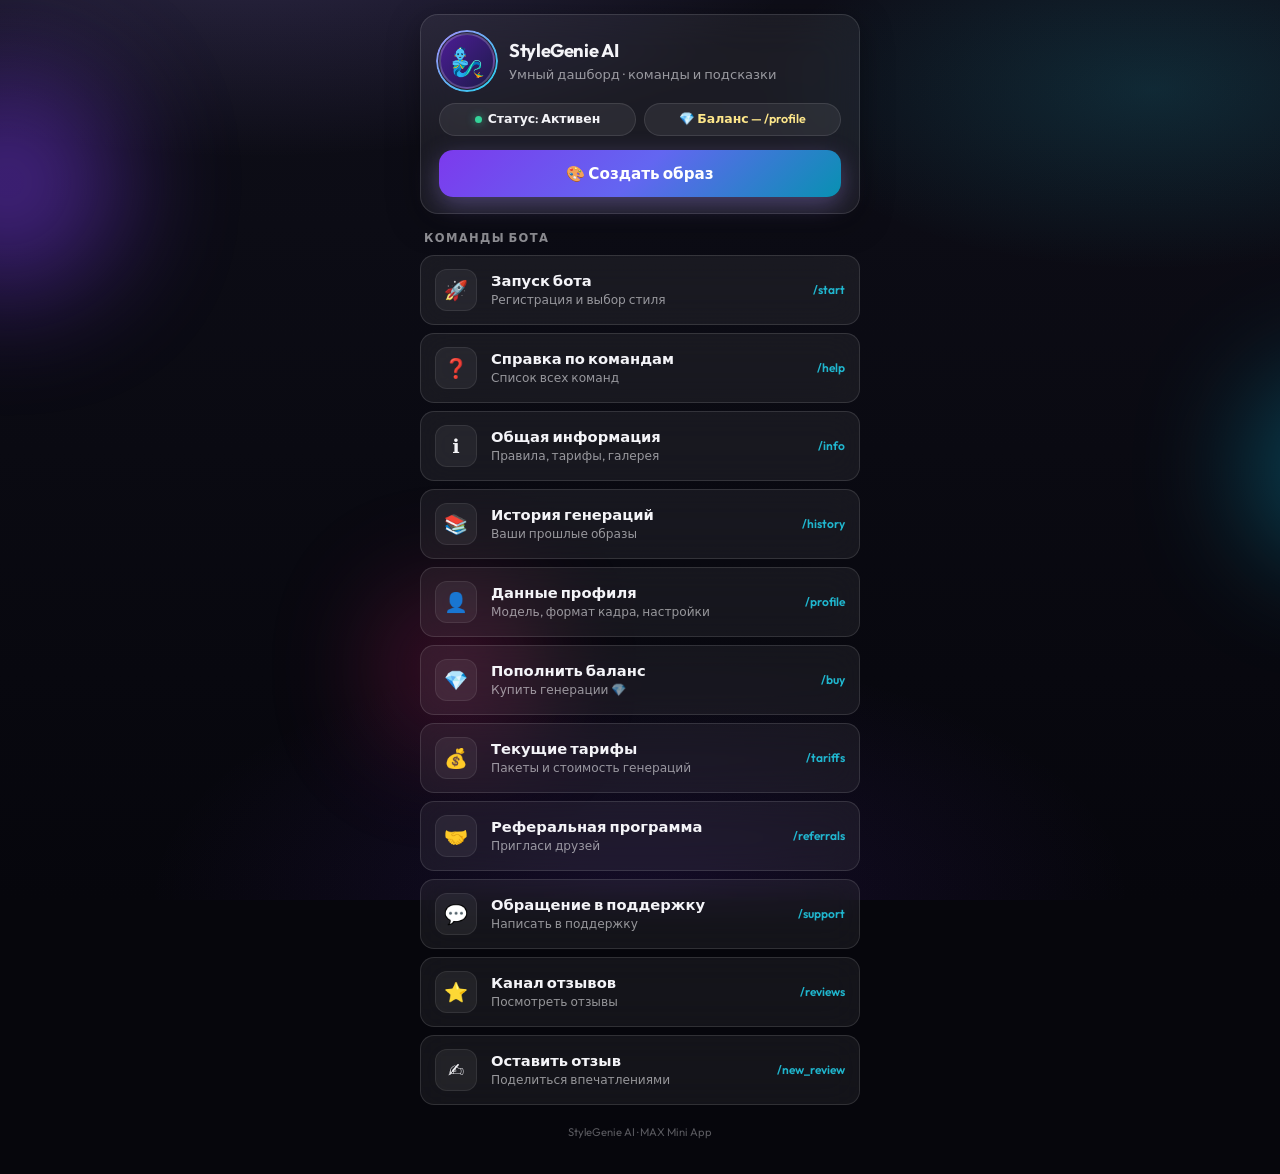
==== commit 69c94701: "Changed the width of the balance display icon" ====
--- a/docs/miniapp/dashboard/index.html
+++ b/docs/miniapp/dashboard/index.html
@@ -9,8 +9,8 @@
   <link rel="preconnect" href="https://fonts.gstatic.com" crossorigin>
   <link href="https://fonts.googleapis.com/css2?family=Outfit:wght@400;500;600;700&display=swap" rel="stylesheet">
   <script src="https://st.max.ru/js/max-web-app.js"></script>
-  <script src="../bridge.js?v=6"></script>
-  <script src="dashboard-config.js?v=6"></script>
+  <script src="../bridge.js?v=7"></script>
+  <script src="dashboard-config.js?v=7"></script>
   <style>
     :root {
       --bg-0: #06060c;
@@ -143,19 +143,25 @@
 
     .status-row {
       display: flex;
-      flex-wrap: wrap;
+      flex-wrap: nowrap;
       gap: 8px;
       margin-top: 14px;
+      width: 100%;
     }
 
     .pill {
+      flex: 1 1 0;
+      min-width: 0;
       display: inline-flex;
       align-items: center;
+      justify-content: center;
       gap: 6px;
-      padding: 6px 12px;
+      padding: 8px 12px;
       border-radius: 999px;
       font-size: 0.78rem;
       font-weight: 600;
+      line-height: 1.2;
+      white-space: nowrap;
       background: rgba(255, 255, 255, 0.07);
       border: 1px solid rgba(255, 255, 255, 0.1);
     }
@@ -163,6 +169,7 @@
     .pill-dot {
       width: 7px;
       height: 7px;
+      flex-shrink: 0;
       border-radius: 50%;
       background: var(--success);
       box-shadow: 0 0 8px rgba(52, 211, 153, 0.7);
